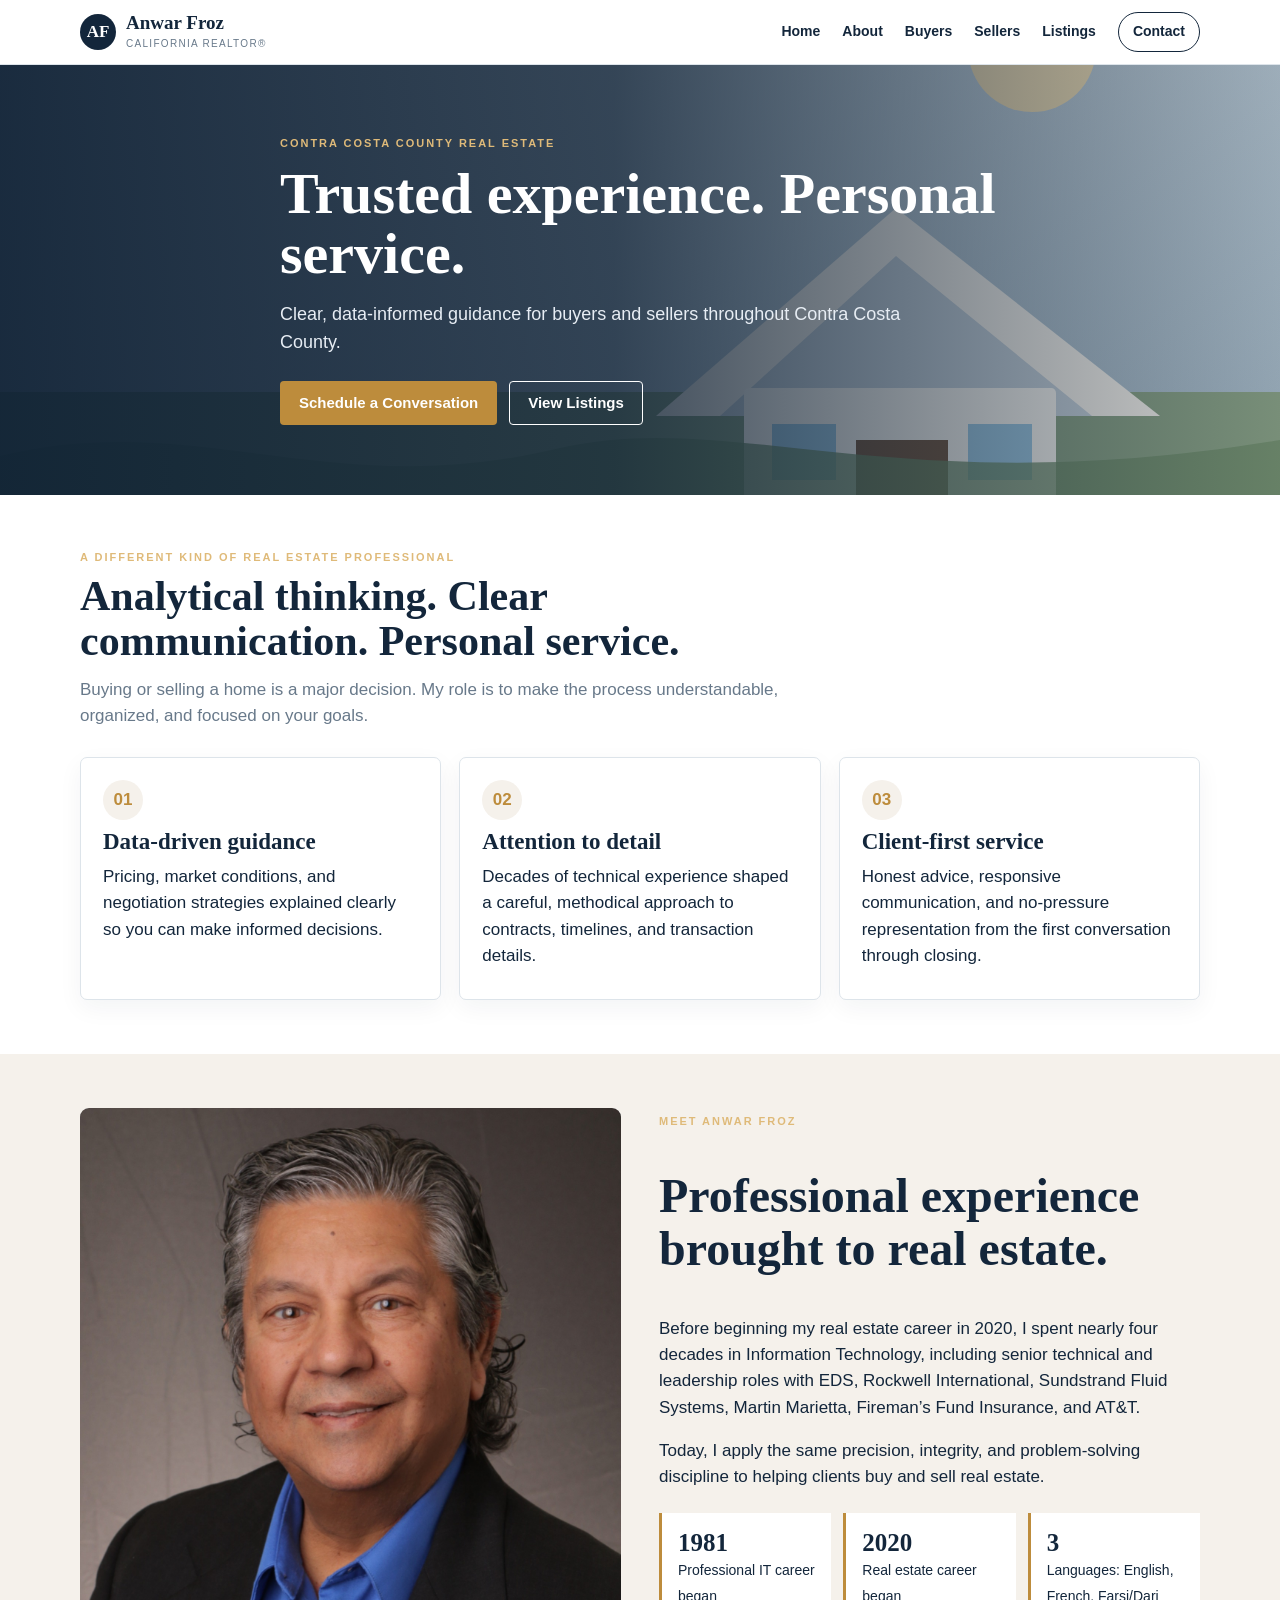
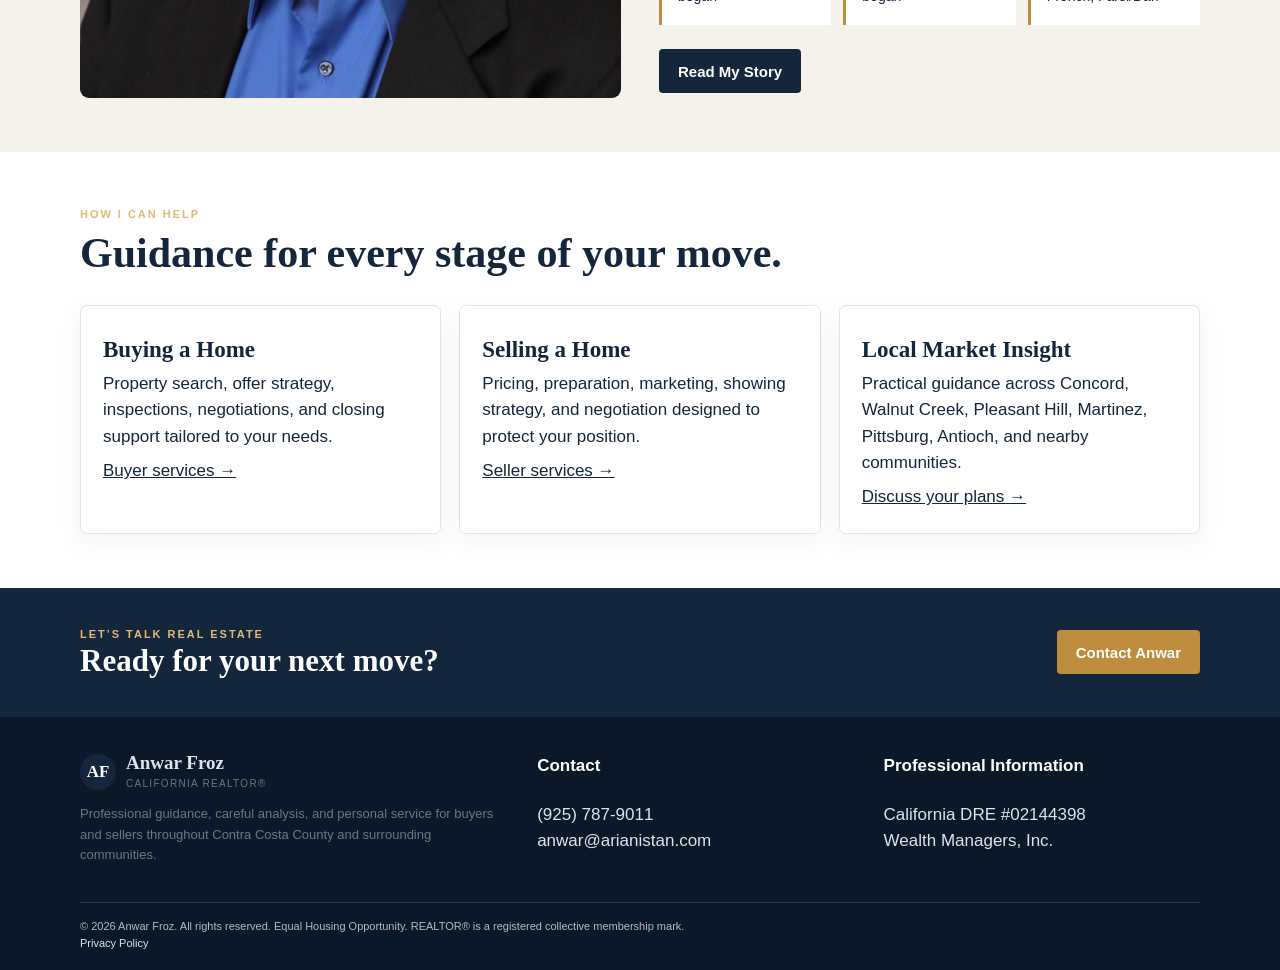
==== index.html @ 611e310d "Initial website upload" ====
<!doctype html>
<html lang="en">
<head>
<meta charset="utf-8">
<meta name="viewport" content="width=device-width,initial-scale=1">
<title>Anwar Froz | Contra Costa County REALTOR®</title>
<meta name="description" content="Professional real estate guidance for buyers and sellers in Contra Costa County.">
<link rel="icon" href="assets/favicon.svg" type="image/svg+xml">
<meta property="og:type" content="website">
<meta property="og:site_name" content="Anwar Froz Real Estate">
<meta property="og:title" content="Anwar Froz | California REALTOR®">
<meta property="og:description" content="Clear, professional real estate guidance for buyers and sellers throughout Contra Costa County.">
<link rel="stylesheet" href="styles.css">
</head>
<body>

<header class="site-header">
  <div class="container nav">
    <a class="brand" href="index.html">
      <span class="brand-mark">AF</span>
      <span><strong>Anwar Froz</strong><small>California REALTOR®</small></span>
    </a>
    <button class="menu-button" aria-label="Open menu">☰</button>
    <nav class="nav-links">
      <a href="index.html">Home</a>
      <a href="about.html">About</a>
      <a href="buyers.html">Buyers</a>
      <a href="sellers.html">Sellers</a>
      <a href="listings.html">Listings</a>
      <a class="nav-cta" href="contact.html">Contact</a>
    </nav>
  </div>
</header>


<main>
<section class="hero">
  <div class="container hero-inner reveal">
    <div class="eyebrow">Contra Costa County Real Estate</div>
    <h1>Trusted experience. Personal service.</h1>
    <p>Clear, data-informed guidance for buyers and sellers throughout Contra Costa County.</p>
    <div class="actions">
      <a class="btn btn-primary" href="contact.html">Schedule a Conversation</a>
      <a class="btn btn-outline" href="listings.html">View Listings</a>
    </div>
  </div>
</section>

<section class="section">
  <div class="container">
    <div class="section-title reveal">
      <div class="eyebrow">A different kind of real estate professional</div>
      <h2>Analytical thinking. Clear communication. Personal service.</h2>
      <p>Buying or selling a home is a major decision. My role is to make the process understandable, organized, and focused on your goals.</p>
    </div>
    <div class="grid-3">
      <article class="card reveal"><div class="icon">01</div><h3>Data-driven guidance</h3><p>Pricing, market conditions, and negotiation strategies explained clearly so you can make informed decisions.</p></article>
      <article class="card reveal"><div class="icon">02</div><h3>Attention to detail</h3><p>Decades of technical experience shaped a careful, methodical approach to contracts, timelines, and transaction details.</p></article>
      <article class="card reveal"><div class="icon">03</div><h3>Client-first service</h3><p>Honest advice, responsive communication, and no-pressure representation from the first conversation through closing.</p></article>
    </div>
  </div>
</section>

<section class="section section-alt">
  <div class="container split">
    <div class="profile-image reveal"><img src="assets/anwar-headshot.jpg" alt="Professional headshot of Anwar Froz"></div>
    <div class="reveal">
      <div class="eyebrow">Meet Anwar Froz</div>
      <h2 style="font-family:Georgia,serif;font-size:48px;line-height:1.1">Professional experience brought to real estate.</h2>
      <p>Before beginning my real estate career in 2020, I spent nearly four decades in Information Technology, including senior technical and leadership roles with EDS, Rockwell International, Sundstrand Fluid Systems, Martin Marietta, Fireman’s Fund Insurance, and AT&amp;T.</p>
      <p>Today, I apply the same precision, integrity, and problem-solving discipline to helping clients buy and sell real estate.</p>
      <div class="stat-row">
        <div class="stat"><strong>1981</strong><span>Professional IT career began</span></div>
        <div class="stat"><strong>2020</strong><span>Real estate career began</span></div>
        <div class="stat"><strong>3</strong><span>Languages: English, French, Farsi/Dari</span></div>
      </div>
      <div class="actions"><a class="btn btn-dark" href="about.html">Read My Story</a></div>
    </div>
  </div>
</section>


<section class="section">
  <div class="container">
    <div class="section-title reveal"><div class="eyebrow">How I can help</div><h2>Guidance for every stage of your move.</h2></div>
    <div class="grid-3">
      <article class="card reveal"><h3>Buying a Home</h3><p>Property search, offer strategy, inspections, negotiations, and closing support tailored to your needs.</p><a href="buyers.html">Buyer services →</a></article>
      <article class="card reveal"><h3>Selling a Home</h3><p>Pricing, preparation, marketing, showing strategy, and negotiation designed to protect your position.</p><a href="sellers.html">Seller services →</a></article>
      <article class="card reveal"><h3>Local Market Insight</h3><p>Practical guidance across Concord, Walnut Creek, Pleasant Hill, Martinez, Pittsburg, Antioch, and nearby communities.</p><a href="contact.html">Discuss your plans →</a></article>
    </div>
  </div>
</section>
</main>


<section class="cta-band">
  <div class="container inner">
    <div><div class="eyebrow">Let’s talk real estate</div><h2>Ready for your next move?</h2></div>
    <a class="btn btn-primary" href="contact.html">Contact Anwar</a>
  </div>
</section>
<footer class="site-footer">
  <div class="container">
    <div class="footer-grid">
      <div>
        <a class="brand" href="index.html"><span class="brand-mark">AF</span><span><strong>Anwar Froz</strong><small>California REALTOR®</small></span></a>
        <p class="small">Professional guidance, careful analysis, and personal service for buyers and sellers throughout Contra Costa County and surrounding communities.</p>
      </div>
      <div><h4>Contact</h4><p><a href="tel:+19257879011">(925) 787-9011</a><br><a href="mailto:anwar@arianistan.com">anwar@arianistan.com</a></p></div>
      <div><h4>Professional Information</h4><p>California DRE #02144398<br>Wealth Managers, Inc.</p></div>
    </div>
    <div class="footer-bottom">
      © 2026 Anwar Froz. All rights reserved. Equal Housing Opportunity. REALTOR® is a registered collective membership mark.
      <br><a href="privacy.html">Privacy Policy</a>
    </div>
  </div>
</footer>
<script src="script.js"></script>

</body>
</html>
---- styles.css ----
:root{
  --ink:#13263b;
  --ink2:#29435d;
  --gold:#bd8c3c;
  --paper:#fff;
  --sand:#f5f1eb;
  --line:#dde4ea;
  --muted:#68798a;
  --max:1120px;
}
*{box-sizing:border-box}
html{scroll-behavior:smooth}
body{margin:0;font-family:Inter,Segoe UI,Arial,sans-serif;color:var(--ink);background:var(--paper);line-height:1.55;font-size:17px}
a{color:inherit}
img{display:block;max-width:100%}
.container{width:min(var(--max),calc(100% - 34px));margin:auto}

.site-header{position:sticky;top:0;z-index:20;background:rgba(255,255,255,.97);border-bottom:1px solid var(--line);backdrop-filter:blur(8px)}
.nav{min-height:64px;display:flex;align-items:center;justify-content:space-between;gap:22px}
.brand{display:flex;align-items:center;gap:10px;text-decoration:none}
.brand-mark{width:36px;height:36px;border-radius:50%;display:grid;place-items:center;background:var(--ink);color:white;font-family:Georgia,serif;font-weight:700}
.brand strong{display:block;font:700 19px/1 Georgia,serif}
.brand small{display:block;margin-top:4px;color:var(--muted);font-size:10px;letter-spacing:.13em;text-transform:uppercase}
.nav-links{display:flex;align-items:center;gap:22px}
.nav-links a{text-decoration:none;font-size:14px;font-weight:650}
.nav-links a:hover{color:var(--gold)}
.nav-cta{padding:8px 14px;border:1px solid var(--ink);border-radius:999px}
.menu-button{display:none;border:0;background:none;font-size:25px}

.hero{min-height:430px;display:flex;align-items:center;color:white;background:
linear-gradient(90deg,rgba(12,30,50,.93) 0%,rgba(12,30,50,.78) 48%,rgba(12,30,50,.14) 100%),
url('assets/hero-home.svg') center/cover no-repeat}
.hero-inner{max-width:720px;padding:54px 0}
.eyebrow{text-transform:uppercase;letter-spacing:.18em;font-size:11px;font-weight:800;color:#dfba79}
.hero h1,.page-hero h1{font-family:Georgia,serif;font-size:clamp(38px,5vw,58px);line-height:1.03;margin:12px 0 17px}
.hero p{font-size:18px;line-height:1.55;color:#e7edf4;max-width:650px;margin:0}
.actions{display:flex;gap:12px;flex-wrap:wrap;margin-top:24px}
.btn{display:inline-flex;align-items:center;justify-content:center;min-height:44px;padding:0 18px;border-radius:4px;text-decoration:none;font-weight:750;border:1px solid transparent;font-size:15px}
.btn-primary{background:var(--gold);color:#fff}
.btn-outline{border-color:#fff;color:#fff}
.btn-dark{background:var(--ink);color:#fff}
.btn-light{background:white;color:var(--ink)}

.section{padding:54px 0}
.section-alt{background:var(--sand)}
.section-title{max-width:740px;margin-bottom:28px}
.section-title h2{font-family:Georgia,serif;font-size:clamp(30px,4vw,42px);line-height:1.08;margin:8px 0 12px}
.section-title p{font-size:17px;color:var(--muted);margin:0}

.grid-3{display:grid;grid-template-columns:repeat(3,1fr);gap:18px}
.card{background:#fff;border:1px solid var(--line);padding:22px;border-radius:7px;box-shadow:0 8px 24px rgba(20,39,59,.05)}
.card h3{font:700 23px/1.15 Georgia,serif;margin:9px 0 8px}
.card p{margin:0 0 8px}
.icon{width:40px;height:40px;border-radius:50%;background:var(--sand);display:grid;place-items:center;color:var(--gold);font-weight:800}

.split{display:grid;grid-template-columns:1fr 1fr;gap:38px;align-items:center}
.profile-image{border-radius:9px;overflow:hidden;background:#e8edf1}
.stat-row{display:grid;grid-template-columns:repeat(3,1fr);gap:12px;margin-top:22px}
.stat{padding:16px;border-left:3px solid var(--gold);background:#fff}
.stat strong{display:block;font:700 25px Georgia,serif}
.stat span{font-size:14px}

.page-hero{background:linear-gradient(120deg,var(--ink),#2c4b69);color:white;padding:58px 0 42px}
.page-hero h1{font-size:clamp(34px,4.5vw,50px);margin:10px 0 12px}
.page-hero p{max-width:760px;font-size:17px;color:#dfe8f1;margin:0}

.timeline{border-left:2px solid var(--line);margin-left:8px;padding-left:25px}
.timeline-item{position:relative;margin-bottom:20px}
.timeline-item:before{content:"";position:absolute;left:-33px;top:7px;width:12px;height:12px;border-radius:50%;background:var(--gold);border:3px solid white;box-shadow:0 0 0 1px var(--gold)}
.timeline-item h3{margin:0 0 3px;font:700 21px Georgia,serif}
.timeline-item p{margin:0;color:var(--muted)}

.list-clean{list-style:none;padding:0;margin:0}
.list-clean li{padding:9px 0;border-bottom:1px solid var(--line)}
.list-clean li:before{content:"✓";color:var(--gold);font-weight:800;margin-right:9px}

.property{overflow:hidden;padding:0}
.property .photo{aspect-ratio:16/9;background:#e8edf1}
.property .content{padding:18px}
.badge{display:inline-block;padding:4px 8px;border-radius:999px;background:#eaf5ee;color:#24613a;font-size:11px;font-weight:800}

.contact-grid{display:grid;grid-template-columns:.85fr 1.15fr;gap:34px}
form{display:grid;gap:13px}
label{font-size:13px;font-weight:800}
input,textarea,select{width:100%;padding:12px;border:1px solid #cbd5df;border-radius:5px;font:inherit;background:#fff}
textarea{min-height:130px;resize:vertical}
.notice,.small{font-size:13px;color:var(--muted)}

.cta-band{background:var(--ink);color:white;padding:38px 0}
.cta-band .inner{display:flex;justify-content:space-between;align-items:center;gap:24px}
.cta-band h2{font:700 31px Georgia,serif;margin:0}

.site-footer{background:#0b1827;color:#dbe4ed;padding:36px 0 18px}
.footer-grid{display:grid;grid-template-columns:1.35fr 1fr 1fr;gap:30px}
.site-footer h4{color:white;margin-top:0}
.site-footer a{text-decoration:none;color:#dbe4ed}
.footer-bottom{border-top:1px solid rgba(255,255,255,.14);margin-top:24px;padding-top:15px;font-size:11px;color:#aebdcb}

.reveal{opacity:0;transform:translateY(12px);transition:.5s ease}
.reveal.visible{opacity:1;transform:none}

@media(max-width:860px){
  body{font-size:16px}
  .menu-button{display:block}
  .nav-links{display:none;position:absolute;left:0;right:0;top:64px;background:white;border-bottom:1px solid var(--line);padding:16px;flex-direction:column;align-items:flex-start}
  .nav-links.open{display:flex}
  .grid-3,.split,.contact-grid,.footer-grid{grid-template-columns:1fr}
  .hero{min-height:390px;background-position:62% center}
  .hero-inner{padding:44px 0}
  .hero h1{font-size:42px}
  .stat-row{grid-template-columns:1fr}
  .cta-band .inner{align-items:flex-start;flex-direction:column}
}

.profile-image img{
  width:100%;
  height:100%;
  max-height:590px;
  object-fit:cover;
  object-position:center top;
}
.listing-hero{
  display:grid;
  grid-template-columns:1.35fr .65fr;
  gap:20px;
  align-items:stretch;
}
.listing-main-photo{
  min-height:410px;
  overflow:hidden;
  border-radius:8px;
  background:#e8edf1;
}
.listing-main-photo img{
  width:100%;
  height:100%;
  object-fit:cover;
}
.listing-summary{
  background:var(--ink);
  color:white;
  padding:27px;
  border-radius:8px;
  display:flex;
  flex-direction:column;
  justify-content:center;
}
.listing-summary h2{
  font:700 34px/1.08 Georgia,serif;
  margin:8px 0 12px;
}
.listing-price{
  font:700 30px Georgia,serif;
  color:#dfba79;
}
.listing-facts{
  display:grid;
  grid-template-columns:repeat(3,1fr);
  gap:10px;
  margin:18px 0;
}
.listing-fact{
  border-top:1px solid rgba(255,255,255,.25);
  padding-top:10px;
}
.listing-fact strong{display:block;font-size:20px}
.gallery{
  display:grid;
  grid-template-columns:repeat(4,1fr);
  gap:12px;
}
.gallery figure{
  margin:0;
  overflow:hidden;
  border-radius:6px;
  background:#e8edf1;
  aspect-ratio:4/3;
}
.gallery img{
  width:100%;
  height:100%;
  object-fit:cover;
}
@media(max-width:860px){
  .listing-hero{grid-template-columns:1fr}
  .listing-main-photo{min-height:280px}
  .gallery{grid-template-columns:repeat(2,1fr)}
}

.brand-logo-section{padding-top:28px;padding-bottom:28px}
.brand-logo-card{
  display:flex;justify-content:center;align-items:center;
  background:#fff;border:1px solid var(--line);border-radius:8px;padding:20px
}
.brand-logo-card img{width:min(100%,360px);height:auto}
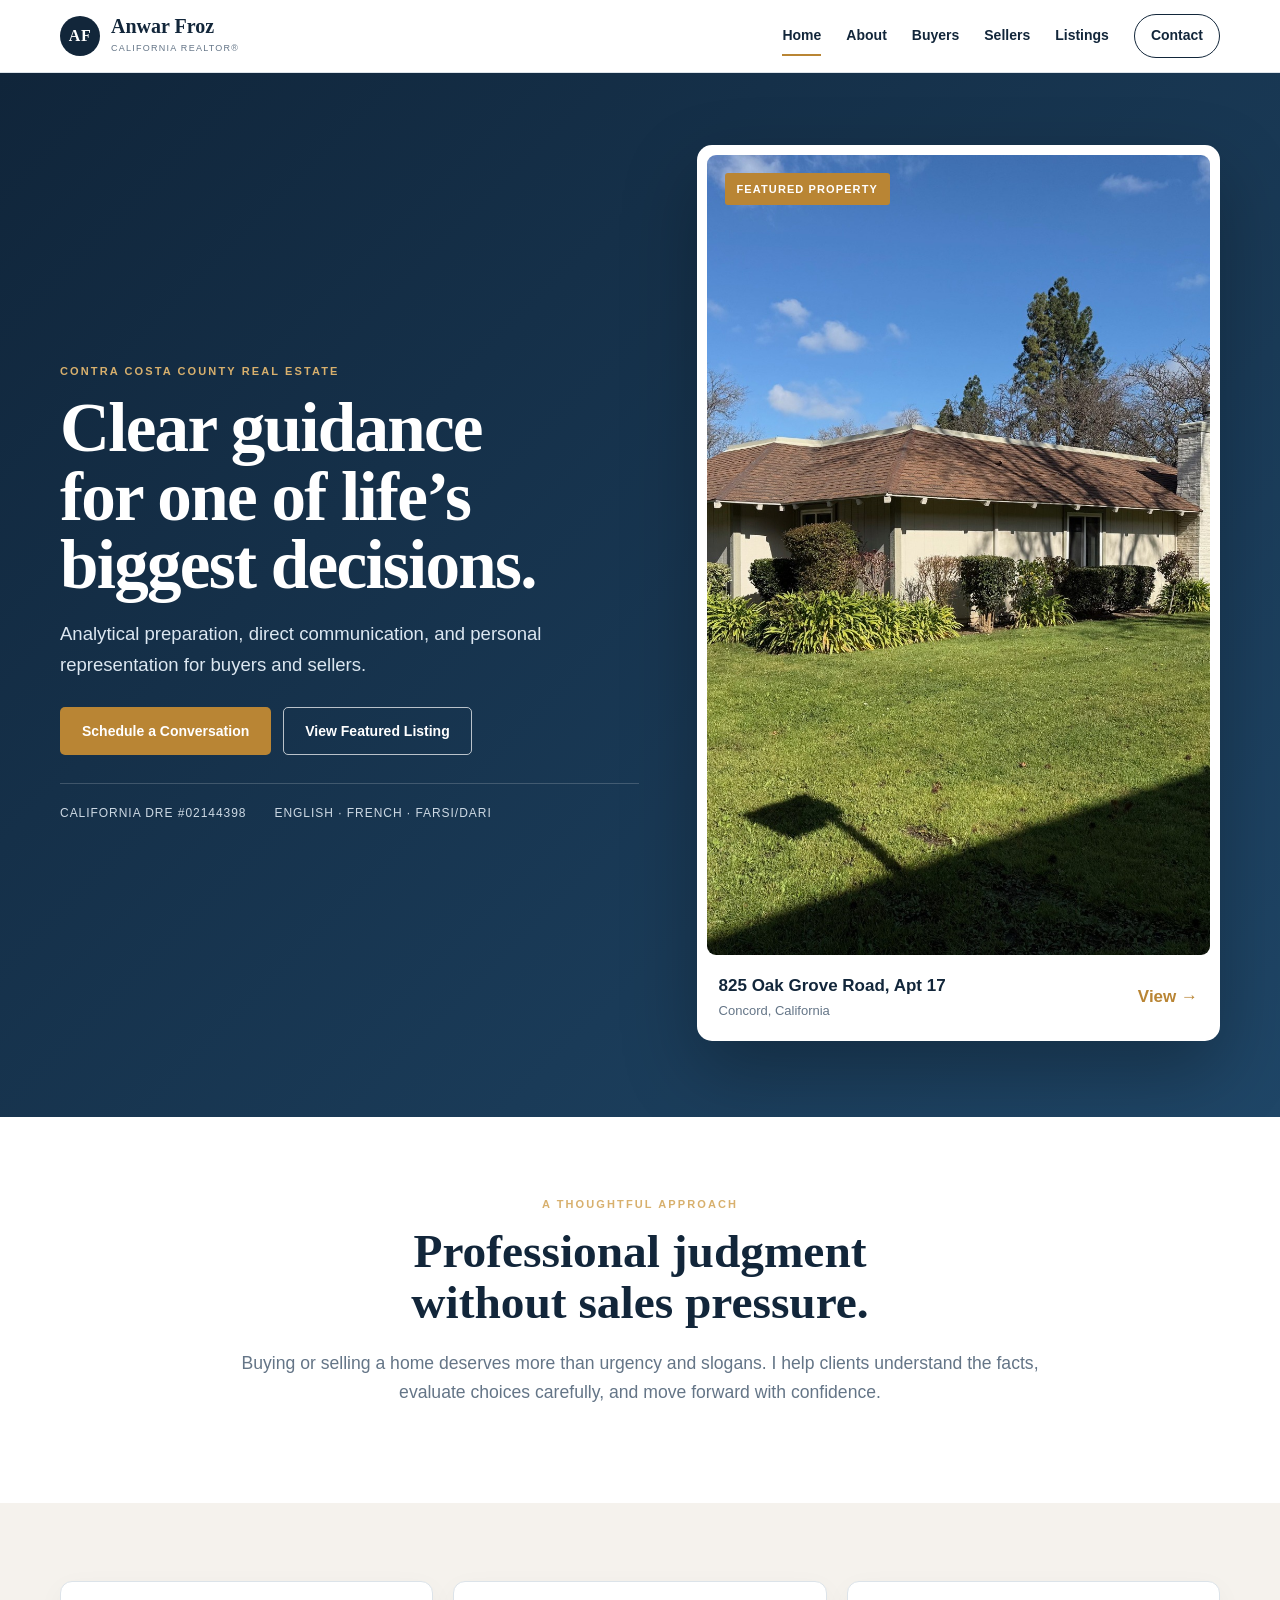
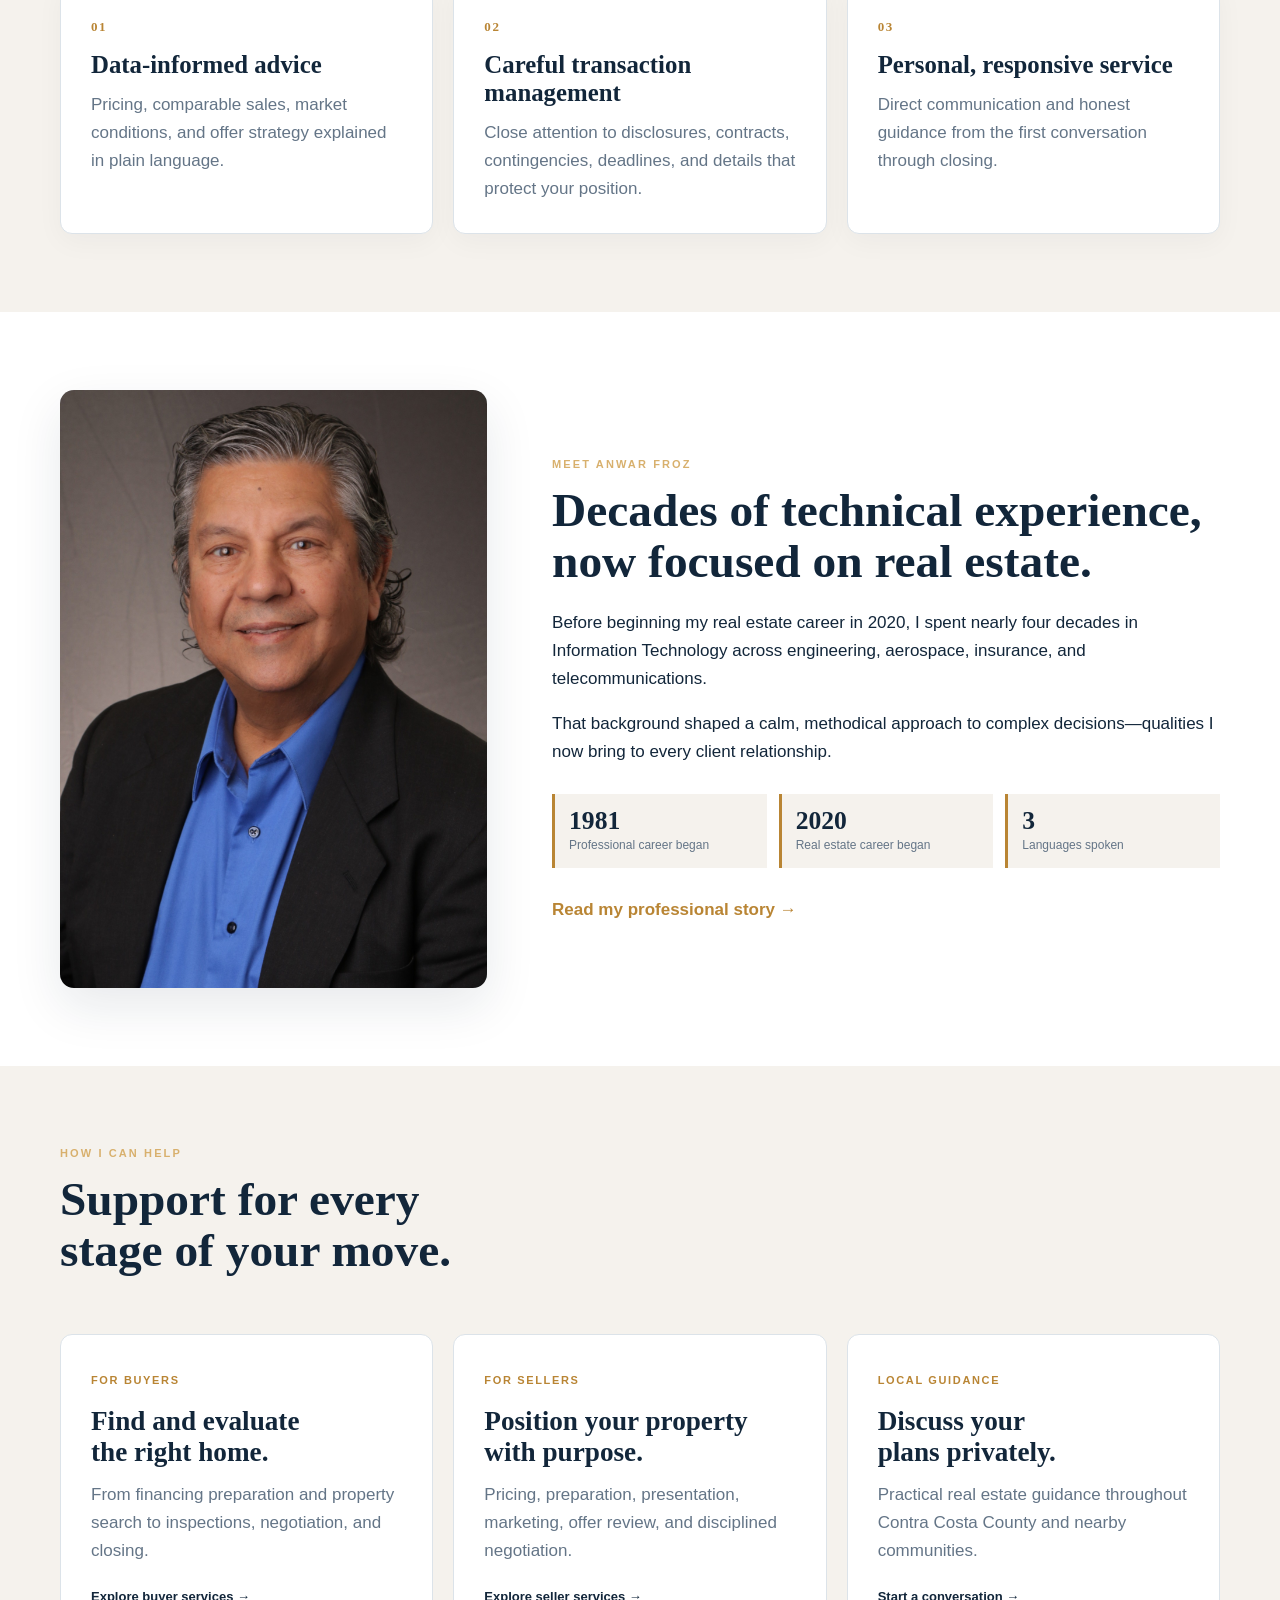
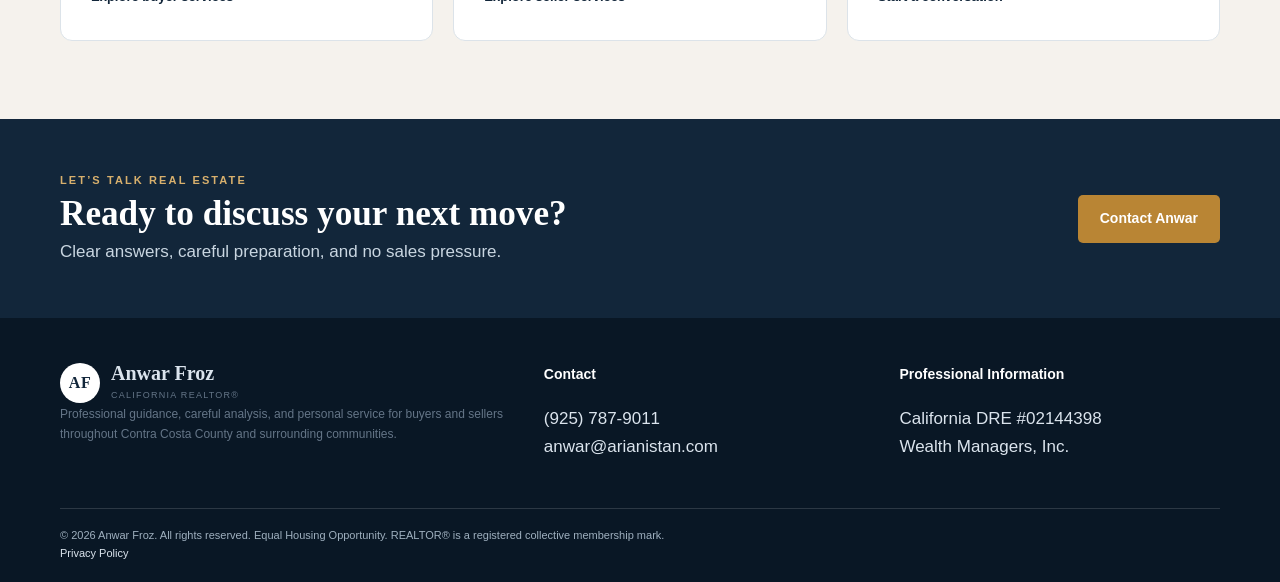
==== commit ee71ed53: "Arianistan website Version 3 redesign" ====
--- a/index.html
+++ b/index.html
@@ -1,101 +1,71 @@
-<!doctype html>
-<html lang="en">
-<head>
-<meta charset="utf-8">
+<!doctype html><html lang="en"><head><meta charset="utf-8">
 <meta name="viewport" content="width=device-width,initial-scale=1">
 <title>Anwar Froz | Contra Costa County REALTOR®</title>
-<meta name="description" content="Professional real estate guidance for buyers and sellers in Contra Costa County.">
+<meta name="description" content="Clear, data-informed real estate guidance for buyers and sellers throughout Contra Costa County.">
+<link rel="canonical" href="https://arianistan.com/">
 <link rel="icon" href="assets/favicon.svg" type="image/svg+xml">
+<meta name="theme-color" content="#13263b">
 <meta property="og:type" content="website">
 <meta property="og:site_name" content="Anwar Froz Real Estate">
-<meta property="og:title" content="Anwar Froz | California REALTOR®">
-<meta property="og:description" content="Clear, professional real estate guidance for buyers and sellers throughout Contra Costa County.">
+<meta property="og:title" content="Anwar Froz | Contra Costa County REALTOR®">
+<meta property="og:description" content="Clear, data-informed real estate guidance for buyers and sellers throughout Contra Costa County.">
+<meta property="og:url" content="https://arianistan.com/">
+<meta property="og:image" content="https://arianistan.com/assets/825-oak-grove-exterior.jpg">
+<meta name="twitter:card" content="summary_large_image">
+<link rel="preload" href="styles.css" as="style">
 <link rel="stylesheet" href="styles.css">
-</head>
-<body>
-
-<header class="site-header">
+<script type="application/ld+json">{"@context": "https://schema.org", "@type": "RealEstateAgent", "name": "Anwar Froz", "url": "https://arianistan.com/", "telephone": "+1-925-787-9011", "email": "anwar@arianistan.com", "image": "https://arianistan.com/assets/anwar-headshot.jpg", "areaServed": "Contra Costa County, California", "identifier": "California DRE #02144398", "memberOf": "Wealth Managers, Inc."}</script></head><body><header class="site-header">
   <div class="container nav">
-    <a class="brand" href="index.html">
-      <span class="brand-mark">AF</span>
+    <a class="brand" href="index.html" aria-label="Anwar Froz Real Estate home">
+      <span class="brand-mark" aria-hidden="true">AF</span>
       <span><strong>Anwar Froz</strong><small>California REALTOR®</small></span>
     </a>
-    <button class="menu-button" aria-label="Open menu">☰</button>
-    <nav class="nav-links">
-      <a href="index.html">Home</a>
-      <a href="about.html">About</a>
-      <a href="buyers.html">Buyers</a>
-      <a href="sellers.html">Sellers</a>
-      <a href="listings.html">Listings</a>
+    <button class="menu-button" aria-label="Open navigation" aria-expanded="false" aria-controls="primary-navigation"><span></span><span></span><span></span></button>
+    <nav class="nav-links" id="primary-navigation" aria-label="Primary navigation">
+      <a href="index.html" aria-current="page">Home</a>
+<a href="about.html">About</a>
+<a href="buyers.html">Buyers</a>
+<a href="sellers.html">Sellers</a>
+<a href="listings.html">Listings</a>
       <a class="nav-cta" href="contact.html">Contact</a>
     </nav>
   </div>
 </header>
-
-
 <main>
-<section class="hero">
-  <div class="container hero-inner reveal">
-    <div class="eyebrow">Contra Costa County Real Estate</div>
-    <h1>Trusted experience. Personal service.</h1>
-    <p>Clear, data-informed guidance for buyers and sellers throughout Contra Costa County.</p>
-    <div class="actions">
-      <a class="btn btn-primary" href="contact.html">Schedule a Conversation</a>
-      <a class="btn btn-outline" href="listings.html">View Listings</a>
+<section class="hero home-hero">
+  <div class="container hero-grid">
+    <div class="hero-copy reveal">
+      <div class="eyebrow">Contra Costa County Real Estate</div>
+      <h1>Clear guidance for one of life’s biggest decisions.</h1>
+      <p class="hero-lead">Analytical preparation, direct communication, and personal representation for buyers and sellers.</p>
+      <div class="actions"><a class="btn btn-primary" href="contact.html">Schedule a Conversation</a><a class="btn btn-ghost" href="listings.html">View Featured Listing</a></div>
+      <div class="trust-line"><span>California DRE #02144398</span><span>English · French · Farsi/Dari</span></div>
+    </div>
+    <div class="hero-card reveal">
+      <div class="hero-card-label">Featured property</div>
+      <img src="assets/825-oak-grove-exterior.jpg" alt="Exterior of 825 Oak Grove Road, Apt 17 in Concord" width="1200" height="800" fetchpriority="high">
+      <div class="hero-card-body"><div><strong>825 Oak Grove Road, Apt 17</strong><span>Concord, California</span></div><a href="listings.html" aria-label="View 825 Oak Grove Road listing">View →</a></div>
     </div>
   </div>
 </section>
-
-<section class="section">
-  <div class="container">
-    <div class="section-title reveal">
-      <div class="eyebrow">A different kind of real estate professional</div>
-      <h2>Analytical thinking. Clear communication. Personal service.</h2>
-      <p>Buying or selling a home is a major decision. My role is to make the process understandable, organized, and focused on your goals.</p>
-    </div>
-    <div class="grid-3">
-      <article class="card reveal"><div class="icon">01</div><h3>Data-driven guidance</h3><p>Pricing, market conditions, and negotiation strategies explained clearly so you can make informed decisions.</p></article>
-      <article class="card reveal"><div class="icon">02</div><h3>Attention to detail</h3><p>Decades of technical experience shaped a careful, methodical approach to contracts, timelines, and transaction details.</p></article>
-      <article class="card reveal"><div class="icon">03</div><h3>Client-first service</h3><p>Honest advice, responsive communication, and no-pressure representation from the first conversation through closing.</p></article>
-    </div>
-  </div>
-</section>
-
-<section class="section section-alt">
-  <div class="container split">
-    <div class="profile-image reveal"><img src="assets/anwar-headshot.jpg" alt="Professional headshot of Anwar Froz"></div>
-    <div class="reveal">
-      <div class="eyebrow">Meet Anwar Froz</div>
-      <h2 style="font-family:Georgia,serif;font-size:48px;line-height:1.1">Professional experience brought to real estate.</h2>
-      <p>Before beginning my real estate career in 2020, I spent nearly four decades in Information Technology, including senior technical and leadership roles with EDS, Rockwell International, Sundstrand Fluid Systems, Martin Marietta, Fireman’s Fund Insurance, and AT&amp;T.</p>
-      <p>Today, I apply the same precision, integrity, and problem-solving discipline to helping clients buy and sell real estate.</p>
-      <div class="stat-row">
-        <div class="stat"><strong>1981</strong><span>Professional IT career began</span></div>
-        <div class="stat"><strong>2020</strong><span>Real estate career began</span></div>
-        <div class="stat"><strong>3</strong><span>Languages: English, French, Farsi/Dari</span></div>
-      </div>
-      <div class="actions"><a class="btn btn-dark" href="about.html">Read My Story</a></div>
-    </div>
-  </div>
-</section>
-
-
-<section class="section">
-  <div class="container">
-    <div class="section-title reveal"><div class="eyebrow">How I can help</div><h2>Guidance for every stage of your move.</h2></div>
-    <div class="grid-3">
-      <article class="card reveal"><h3>Buying a Home</h3><p>Property search, offer strategy, inspections, negotiations, and closing support tailored to your needs.</p><a href="buyers.html">Buyer services →</a></article>
-      <article class="card reveal"><h3>Selling a Home</h3><p>Pricing, preparation, marketing, showing strategy, and negotiation designed to protect your position.</p><a href="sellers.html">Seller services →</a></article>
-      <article class="card reveal"><h3>Local Market Insight</h3><p>Practical guidance across Concord, Walnut Creek, Pleasant Hill, Martinez, Pittsburg, Antioch, and nearby communities.</p><a href="contact.html">Discuss your plans →</a></article>
-    </div>
-  </div>
-</section>
-</main>
-
-
-<section class="cta-band">
-  <div class="container inner">
-    <div><div class="eyebrow">Let’s talk real estate</div><h2>Ready for your next move?</h2></div>
+<section class="section intro-section"><div class="container narrow-center reveal"><div class="eyebrow">A thoughtful approach</div><h2>Professional judgment without sales pressure.</h2><p>Buying or selling a home deserves more than urgency and slogans. I help clients understand the facts, evaluate choices carefully, and move forward with confidence.</p></div></section>
+<section class="section section-alt"><div class="container"><div class="grid-3 feature-grid">
+<article class="feature-card reveal"><span class="feature-number">01</span><h3>Data-informed advice</h3><p>Pricing, comparable sales, market conditions, and offer strategy explained in plain language.</p></article>
+<article class="feature-card reveal"><span class="feature-number">02</span><h3>Careful transaction management</h3><p>Close attention to disclosures, contracts, contingencies, deadlines, and details that protect your position.</p></article>
+<article class="feature-card reveal"><span class="feature-number">03</span><h3>Personal, responsive service</h3><p>Direct communication and honest guidance from the first conversation through closing.</p></article>
+</div></div></section>
+<section class="section"><div class="container executive-split">
+<div class="portrait-frame reveal"><img src="assets/anwar-headshot.jpg" alt="Anwar Froz, California REALTOR" width="900" height="1200" loading="lazy"></div>
+<div class="reveal"><div class="eyebrow">Meet Anwar Froz</div><h2>Decades of technical experience, now focused on real estate.</h2><p>Before beginning my real estate career in 2020, I spent nearly four decades in Information Technology across engineering, aerospace, insurance, and telecommunications.</p><p>That background shaped a calm, methodical approach to complex decisions—qualities I now bring to every client relationship.</p><div class="metric-row"><div><strong>1981</strong><span>Professional career began</span></div><div><strong>2020</strong><span>Real estate career began</span></div><div><strong>3</strong><span>Languages spoken</span></div></div><a class="text-link" href="about.html">Read my professional story →</a></div>
+</div></section>
+<section class="section section-alt"><div class="container"><div class="section-heading reveal"><div><div class="eyebrow">How I can help</div><h2>Support for every stage of your move.</h2></div></div><div class="service-grid">
+<a class="service-card reveal" href="buyers.html"><span>For Buyers</span><h3>Find and evaluate the right home.</h3><p>From financing preparation and property search to inspections, negotiation, and closing.</p><strong>Explore buyer services →</strong></a>
+<a class="service-card reveal" href="sellers.html"><span>For Sellers</span><h3>Position your property with purpose.</h3><p>Pricing, preparation, presentation, marketing, offer review, and disciplined negotiation.</p><strong>Explore seller services →</strong></a>
+<a class="service-card reveal" href="contact.html"><span>Local Guidance</span><h3>Discuss your plans privately.</h3><p>Practical real estate guidance throughout Contra Costa County and nearby communities.</p><strong>Start a conversation →</strong></a>
+</div></div></section>
+</main><section class="cta-band">
+  <div class="container cta-inner">
+    <div><div class="eyebrow">Let’s talk real estate</div><h2>Ready to discuss your next move?</h2><p>Clear answers, careful preparation, and no sales pressure.</p></div>
     <a class="btn btn-primary" href="contact.html">Contact Anwar</a>
   </div>
 </section>
@@ -103,19 +73,13 @@
   <div class="container">
     <div class="footer-grid">
       <div>
-        <a class="brand" href="index.html"><span class="brand-mark">AF</span><span><strong>Anwar Froz</strong><small>California REALTOR®</small></span></a>
+        <a class="brand footer-brand" href="index.html"><span class="brand-mark">AF</span><span><strong>Anwar Froz</strong><small>California REALTOR®</small></span></a>
         <p class="small">Professional guidance, careful analysis, and personal service for buyers and sellers throughout Contra Costa County and surrounding communities.</p>
       </div>
       <div><h4>Contact</h4><p><a href="tel:+19257879011">(925) 787-9011</a><br><a href="mailto:anwar@arianistan.com">anwar@arianistan.com</a></p></div>
       <div><h4>Professional Information</h4><p>California DRE #02144398<br>Wealth Managers, Inc.</p></div>
     </div>
-    <div class="footer-bottom">
-      © 2026 Anwar Froz. All rights reserved. Equal Housing Opportunity. REALTOR® is a registered collective membership mark.
-      <br><a href="privacy.html">Privacy Policy</a>
-    </div>
+    <div class="footer-bottom">© 2026 Anwar Froz. All rights reserved. Equal Housing Opportunity. REALTOR® is a registered collective membership mark.<br><a href="privacy.html">Privacy Policy</a></div>
   </div>
 </footer>
-<script src="script.js"></script>
-
-</body>
-</html>+<script src="script.js" defer></script></body></html>
--- a/styles.css
+++ b/styles.css
@@ -1,196 +1,14 @@
-
-:root{
-  --ink:#13263b;
-  --ink2:#29435d;
-  --gold:#bd8c3c;
-  --paper:#fff;
-  --sand:#f5f1eb;
-  --line:#dde4ea;
-  --muted:#68798a;
-  --max:1120px;
-}
-*{box-sizing:border-box}
-html{scroll-behavior:smooth}
-body{margin:0;font-family:Inter,Segoe UI,Arial,sans-serif;color:var(--ink);background:var(--paper);line-height:1.55;font-size:17px}
-a{color:inherit}
-img{display:block;max-width:100%}
-.container{width:min(var(--max),calc(100% - 34px));margin:auto}
-
-.site-header{position:sticky;top:0;z-index:20;background:rgba(255,255,255,.97);border-bottom:1px solid var(--line);backdrop-filter:blur(8px)}
-.nav{min-height:64px;display:flex;align-items:center;justify-content:space-between;gap:22px}
-.brand{display:flex;align-items:center;gap:10px;text-decoration:none}
-.brand-mark{width:36px;height:36px;border-radius:50%;display:grid;place-items:center;background:var(--ink);color:white;font-family:Georgia,serif;font-weight:700}
-.brand strong{display:block;font:700 19px/1 Georgia,serif}
-.brand small{display:block;margin-top:4px;color:var(--muted);font-size:10px;letter-spacing:.13em;text-transform:uppercase}
-.nav-links{display:flex;align-items:center;gap:22px}
-.nav-links a{text-decoration:none;font-size:14px;font-weight:650}
-.nav-links a:hover{color:var(--gold)}
-.nav-cta{padding:8px 14px;border:1px solid var(--ink);border-radius:999px}
-.menu-button{display:none;border:0;background:none;font-size:25px}
-
-.hero{min-height:430px;display:flex;align-items:center;color:white;background:
-linear-gradient(90deg,rgba(12,30,50,.93) 0%,rgba(12,30,50,.78) 48%,rgba(12,30,50,.14) 100%),
-url('assets/hero-home.svg') center/cover no-repeat}
-.hero-inner{max-width:720px;padding:54px 0}
-.eyebrow{text-transform:uppercase;letter-spacing:.18em;font-size:11px;font-weight:800;color:#dfba79}
-.hero h1,.page-hero h1{font-family:Georgia,serif;font-size:clamp(38px,5vw,58px);line-height:1.03;margin:12px 0 17px}
-.hero p{font-size:18px;line-height:1.55;color:#e7edf4;max-width:650px;margin:0}
-.actions{display:flex;gap:12px;flex-wrap:wrap;margin-top:24px}
-.btn{display:inline-flex;align-items:center;justify-content:center;min-height:44px;padding:0 18px;border-radius:4px;text-decoration:none;font-weight:750;border:1px solid transparent;font-size:15px}
-.btn-primary{background:var(--gold);color:#fff}
-.btn-outline{border-color:#fff;color:#fff}
-.btn-dark{background:var(--ink);color:#fff}
-.btn-light{background:white;color:var(--ink)}
-
-.section{padding:54px 0}
-.section-alt{background:var(--sand)}
-.section-title{max-width:740px;margin-bottom:28px}
-.section-title h2{font-family:Georgia,serif;font-size:clamp(30px,4vw,42px);line-height:1.08;margin:8px 0 12px}
-.section-title p{font-size:17px;color:var(--muted);margin:0}
-
-.grid-3{display:grid;grid-template-columns:repeat(3,1fr);gap:18px}
-.card{background:#fff;border:1px solid var(--line);padding:22px;border-radius:7px;box-shadow:0 8px 24px rgba(20,39,59,.05)}
-.card h3{font:700 23px/1.15 Georgia,serif;margin:9px 0 8px}
-.card p{margin:0 0 8px}
-.icon{width:40px;height:40px;border-radius:50%;background:var(--sand);display:grid;place-items:center;color:var(--gold);font-weight:800}
-
-.split{display:grid;grid-template-columns:1fr 1fr;gap:38px;align-items:center}
-.profile-image{border-radius:9px;overflow:hidden;background:#e8edf1}
-.stat-row{display:grid;grid-template-columns:repeat(3,1fr);gap:12px;margin-top:22px}
-.stat{padding:16px;border-left:3px solid var(--gold);background:#fff}
-.stat strong{display:block;font:700 25px Georgia,serif}
-.stat span{font-size:14px}
-
-.page-hero{background:linear-gradient(120deg,var(--ink),#2c4b69);color:white;padding:58px 0 42px}
-.page-hero h1{font-size:clamp(34px,4.5vw,50px);margin:10px 0 12px}
-.page-hero p{max-width:760px;font-size:17px;color:#dfe8f1;margin:0}
-
-.timeline{border-left:2px solid var(--line);margin-left:8px;padding-left:25px}
-.timeline-item{position:relative;margin-bottom:20px}
-.timeline-item:before{content:"";position:absolute;left:-33px;top:7px;width:12px;height:12px;border-radius:50%;background:var(--gold);border:3px solid white;box-shadow:0 0 0 1px var(--gold)}
-.timeline-item h3{margin:0 0 3px;font:700 21px Georgia,serif}
-.timeline-item p{margin:0;color:var(--muted)}
-
-.list-clean{list-style:none;padding:0;margin:0}
-.list-clean li{padding:9px 0;border-bottom:1px solid var(--line)}
-.list-clean li:before{content:"✓";color:var(--gold);font-weight:800;margin-right:9px}
-
-.property{overflow:hidden;padding:0}
-.property .photo{aspect-ratio:16/9;background:#e8edf1}
-.property .content{padding:18px}
-.badge{display:inline-block;padding:4px 8px;border-radius:999px;background:#eaf5ee;color:#24613a;font-size:11px;font-weight:800}
-
-.contact-grid{display:grid;grid-template-columns:.85fr 1.15fr;gap:34px}
-form{display:grid;gap:13px}
-label{font-size:13px;font-weight:800}
-input,textarea,select{width:100%;padding:12px;border:1px solid #cbd5df;border-radius:5px;font:inherit;background:#fff}
-textarea{min-height:130px;resize:vertical}
-.notice,.small{font-size:13px;color:var(--muted)}
-
-.cta-band{background:var(--ink);color:white;padding:38px 0}
-.cta-band .inner{display:flex;justify-content:space-between;align-items:center;gap:24px}
-.cta-band h2{font:700 31px Georgia,serif;margin:0}
-
-.site-footer{background:#0b1827;color:#dbe4ed;padding:36px 0 18px}
-.footer-grid{display:grid;grid-template-columns:1.35fr 1fr 1fr;gap:30px}
-.site-footer h4{color:white;margin-top:0}
-.site-footer a{text-decoration:none;color:#dbe4ed}
-.footer-bottom{border-top:1px solid rgba(255,255,255,.14);margin-top:24px;padding-top:15px;font-size:11px;color:#aebdcb}
-
-.reveal{opacity:0;transform:translateY(12px);transition:.5s ease}
-.reveal.visible{opacity:1;transform:none}
-
-@media(max-width:860px){
-  body{font-size:16px}
-  .menu-button{display:block}
-  .nav-links{display:none;position:absolute;left:0;right:0;top:64px;background:white;border-bottom:1px solid var(--line);padding:16px;flex-direction:column;align-items:flex-start}
-  .nav-links.open{display:flex}
-  .grid-3,.split,.contact-grid,.footer-grid{grid-template-columns:1fr}
-  .hero{min-height:390px;background-position:62% center}
-  .hero-inner{padding:44px 0}
-  .hero h1{font-size:42px}
-  .stat-row{grid-template-columns:1fr}
-  .cta-band .inner{align-items:flex-start;flex-direction:column}
-}
-
-.profile-image img{
-  width:100%;
-  height:100%;
-  max-height:590px;
-  object-fit:cover;
-  object-position:center top;
-}
-.listing-hero{
-  display:grid;
-  grid-template-columns:1.35fr .65fr;
-  gap:20px;
-  align-items:stretch;
-}
-.listing-main-photo{
-  min-height:410px;
-  overflow:hidden;
-  border-radius:8px;
-  background:#e8edf1;
-}
-.listing-main-photo img{
-  width:100%;
-  height:100%;
-  object-fit:cover;
-}
-.listing-summary{
-  background:var(--ink);
-  color:white;
-  padding:27px;
-  border-radius:8px;
-  display:flex;
-  flex-direction:column;
-  justify-content:center;
-}
-.listing-summary h2{
-  font:700 34px/1.08 Georgia,serif;
-  margin:8px 0 12px;
-}
-.listing-price{
-  font:700 30px Georgia,serif;
-  color:#dfba79;
-}
-.listing-facts{
-  display:grid;
-  grid-template-columns:repeat(3,1fr);
-  gap:10px;
-  margin:18px 0;
-}
-.listing-fact{
-  border-top:1px solid rgba(255,255,255,.25);
-  padding-top:10px;
-}
-.listing-fact strong{display:block;font-size:20px}
-.gallery{
-  display:grid;
-  grid-template-columns:repeat(4,1fr);
-  gap:12px;
-}
-.gallery figure{
-  margin:0;
-  overflow:hidden;
-  border-radius:6px;
-  background:#e8edf1;
-  aspect-ratio:4/3;
-}
-.gallery img{
-  width:100%;
-  height:100%;
-  object-fit:cover;
-}
-@media(max-width:860px){
-  .listing-hero{grid-template-columns:1fr}
-  .listing-main-photo{min-height:280px}
-  .gallery{grid-template-columns:repeat(2,1fr)}
-}
-
-.brand-logo-section{padding-top:28px;padding-bottom:28px}
-.brand-logo-card{
-  display:flex;justify-content:center;align-items:center;
-  background:#fff;border:1px solid var(--line);border-radius:8px;padding:20px
-}
-.brand-logo-card img{width:min(100%,360px);height:auto}
+:root{--ink:#12263a;--ink-soft:#29445f;--gold:#b98534;--gold-light:#d8b06d;--paper:#fff;--sand:#f5f2ed;--line:#dce3e9;--muted:#647587;--shadow:0 18px 50px rgba(18,38,58,.10);--radius:12px;--max:1160px}
+*{box-sizing:border-box}html{scroll-behavior:smooth}body{margin:0;font-family:Inter,"Segoe UI",Arial,sans-serif;color:var(--ink);background:var(--paper);font-size:17px;line-height:1.65;-webkit-font-smoothing:antialiased}a{color:inherit}img{display:block;max-width:100%}.container{width:min(var(--max),calc(100% - 40px));margin:auto}h1,h2,h3{font-family:Georgia,"Times New Roman",serif;text-wrap:balance}h2{font-size:clamp(2rem,3.7vw,3.15rem);line-height:1.08;margin:.25em 0 .45em}p{margin:.2em 0 1em}.eyebrow{text-transform:uppercase;letter-spacing:.19em;font-size:.69rem;font-weight:800;color:var(--gold-light)}.dark-eyebrow{color:var(--gold)}
+.site-header{position:sticky;top:0;z-index:50;background:rgba(255,255,255,.96);border-bottom:1px solid var(--line);backdrop-filter:blur(12px)}.nav{min-height:72px;display:flex;align-items:center;justify-content:space-between;gap:24px}.brand{display:flex;align-items:center;gap:11px;text-decoration:none}.brand-mark{width:40px;height:40px;border-radius:50%;display:grid;place-items:center;background:var(--ink);color:#fff;font:700 16px Georgia,serif;letter-spacing:.03em}.brand strong{display:block;font:700 20px/1 Georgia,serif}.brand small{display:block;margin-top:5px;color:var(--muted);font-size:9px;letter-spacing:.14em;text-transform:uppercase}.nav-links{display:flex;align-items:center;gap:25px}.nav-links a{text-decoration:none;font-size:14px;font-weight:700;position:relative}.nav-links a:not(.nav-cta):after{content:"";position:absolute;left:0;right:100%;bottom:-8px;height:2px;background:var(--gold);transition:right .25s ease}.nav-links a:hover:after,.nav-links a[aria-current="page"]:after{right:0}.nav-cta{padding:9px 16px;border:1px solid var(--ink);border-radius:999px}.nav-cta:hover{background:var(--ink);color:#fff}.menu-button{display:none;width:42px;height:42px;border:0;background:none;padding:8px}.menu-button span{display:block;height:2px;background:var(--ink);margin:6px 0;transition:.25s}
+.hero{background:linear-gradient(135deg,#10253a,#1f4667);color:#fff}.home-hero{padding:72px 0 76px;overflow:hidden}.hero-grid{display:grid;grid-template-columns:1.05fr .95fr;gap:58px;align-items:center}.hero-copy{max-width:650px}.hero h1,.page-hero h1,.listing-banner h1{font-size:clamp(2.7rem,5.4vw,5rem);line-height:.99;margin:.2em 0 .28em;letter-spacing:-.025em}.hero-lead{font-size:1.16rem;color:#dce7f1;max-width:600px}.actions{display:flex;gap:12px;flex-wrap:wrap;margin-top:27px}.btn{display:inline-flex;align-items:center;justify-content:center;min-height:48px;padding:0 21px;border-radius:5px;text-decoration:none;font-weight:800;border:1px solid transparent;font-size:14px;transition:transform .2s,box-shadow .2s,background .2s}.btn:hover{transform:translateY(-2px);box-shadow:0 10px 22px rgba(0,0,0,.12)}.btn-primary{background:var(--gold);color:#fff}.btn-primary:hover{background:#a9772d}.btn-ghost{border-color:rgba(255,255,255,.7);color:#fff}.btn-dark{background:var(--ink);color:#fff}.trust-line{display:flex;gap:28px;flex-wrap:wrap;margin-top:28px;padding-top:20px;border-top:1px solid rgba(255,255,255,.18);font-size:12px;color:#cdd9e4;text-transform:uppercase;letter-spacing:.08em}.hero-card{background:#fff;color:var(--ink);padding:10px;border-radius:15px;box-shadow:0 30px 75px rgba(0,0,0,.28);transform:rotate(1deg)}.hero-card-label{position:absolute;background:var(--gold);color:#fff;padding:7px 12px;font-size:11px;font-weight:800;letter-spacing:.1em;text-transform:uppercase;margin:18px;z-index:2;border-radius:3px}.hero-card img{width:100%;aspect-ratio:4/3;object-fit:cover;border-radius:9px}.hero-card-body{display:flex;justify-content:space-between;align-items:center;padding:17px 12px 10px;gap:16px}.hero-card-body strong,.hero-card-body span{display:block}.hero-card-body span{font-size:13px;color:var(--muted)}.hero-card-body a{text-decoration:none;font-weight:800;color:var(--gold)}
+.section{padding:78px 0}.section-alt{background:var(--sand)}.narrow-center{max-width:820px;text-align:center}.narrow-center p{font-size:1.1rem;color:var(--muted)}.section-heading{display:flex;justify-content:space-between;gap:30px;margin-bottom:36px}.section-heading>div{max-width:760px}.section-heading p{color:var(--muted);font-size:1.02rem}.grid-3{display:grid;grid-template-columns:repeat(3,1fr);gap:20px}.feature-card{background:#fff;border:1px solid var(--line);border-radius:var(--radius);padding:30px;box-shadow:0 8px 28px rgba(18,38,58,.04)}.feature-card h3{font-size:1.55rem;line-height:1.15;margin:.45em 0}.feature-card p{color:var(--muted);margin-bottom:0}.feature-number{font:700 13px/1 Georgia,serif;color:var(--gold);letter-spacing:.12em}.executive-split{display:grid;grid-template-columns:.78fr 1.22fr;gap:65px;align-items:center}.portrait-frame,.executive-portrait{background:#e9eef2;border-radius:14px;overflow:hidden;box-shadow:var(--shadow)}.portrait-frame img,.executive-portrait img{width:100%;height:auto;object-fit:contain}.metric-row{display:grid;grid-template-columns:repeat(3,1fr);gap:12px;margin:28px 0}.metric-row>div{border-left:3px solid var(--gold);padding:12px 14px;background:var(--sand)}.metric-row strong{display:block;font:700 1.6rem Georgia,serif}.metric-row span{display:block;font-size:12px;color:var(--muted)}.text-link{font-weight:800;color:var(--gold);text-decoration:none}.service-grid{display:grid;grid-template-columns:repeat(3,1fr);gap:20px}.service-card{display:block;text-decoration:none;background:#fff;border:1px solid var(--line);border-radius:var(--radius);padding:30px;transition:.25s}.service-card:hover{transform:translateY(-5px);box-shadow:var(--shadow);border-color:#c7d1da}.service-card>span{font-size:11px;text-transform:uppercase;letter-spacing:.15em;color:var(--gold);font-weight:800}.service-card h3{font-size:1.7rem;line-height:1.12;margin:.5em 0}.service-card p{color:var(--muted)}.service-card strong{font-size:13px}
+.page-hero,.listing-banner{background:linear-gradient(125deg,var(--ink),#315473);color:#fff;padding:72px 0 58px}.compact-hero{padding:63px 0 50px}.page-hero h1,.listing-banner h1{font-size:clamp(2.5rem,4.8vw,4.25rem);max-width:920px}.page-hero p,.listing-banner p{max-width:780px;font-size:1.05rem;color:#dce6ef}.error-page{min-height:55vh;display:flex;align-items:center}
+.about-lead{display:grid;grid-template-columns:1.1fr .7fr;gap:72px;align-items:center}.about-copy .lead-paragraph{font-size:1.1rem}.signature-block{border-top:1px solid var(--line);padding-top:22px;margin-top:28px}.signature-block span{display:block;font:italic 1.65rem Georgia,serif}.signature-block small{color:var(--muted)}.journey-layout{display:grid;grid-template-columns:.72fr 1.28fr;gap:70px;align-items:start}.journey-intro{position:sticky;top:110px}.about-logo{max-width:240px;margin-top:28px}.timeline{position:relative}.timeline:before{content:"";position:absolute;left:31px;top:15px;bottom:15px;width:1px;background:#cfd8df}.timeline-item{display:grid;grid-template-columns:64px 1fr;gap:22px;position:relative;padding-bottom:28px}.timeline-item>span{width:64px;height:64px;border-radius:50%;display:grid;place-items:center;background:#fff;border:1px solid var(--line);font-size:11px;font-weight:900;color:var(--gold);z-index:1}.timeline-item h3{font-size:1.35rem;margin:.2em 0}.timeline-item p{color:var(--muted);margin:0}.promise-grid{display:grid;grid-template-columns:.85fr 1.15fr;gap:70px;align-items:start}.expect-list{list-style:none;padding:0;margin:0}.expect-list li{display:grid;grid-template-columns:.55fr 1fr;gap:20px;padding:18px 0;border-bottom:1px solid var(--line)}.expect-list span{color:var(--muted)}
+.process-grid{display:grid;grid-template-columns:repeat(3,1fr);gap:20px}.process-card{padding:27px;background:#fff;border:1px solid var(--line);border-radius:var(--radius)}.process-card>span{display:inline-grid;place-items:center;width:38px;height:38px;border-radius:50%;background:var(--sand);color:var(--gold);font-weight:900;font-size:12px}.process-card h3{font-size:1.5rem;margin:.6em 0 .25em}.process-card p{color:var(--muted);margin:0}.editorial-split{display:grid;grid-template-columns:1fr 1fr;gap:70px;align-items:center}.check-list{list-style:none;padding:0;margin:0}.check-list li{padding:13px 0 13px 29px;border-bottom:1px solid #d8d3cb;position:relative}.check-list li:before{content:"✓";position:absolute;left:0;color:var(--gold);font-weight:900}.consult-card{background:#fff;padding:32px;border-radius:var(--radius);box-shadow:var(--shadow)}
+.listing-banner{padding-bottom:115px}.listing-top{padding-top:0;margin-top:-70px}.listing-layout{display:grid;grid-template-columns:1.35fr .65fr;gap:22px;align-items:stretch}.listing-photo{border-radius:14px;overflow:hidden;background:#e8edf1;box-shadow:var(--shadow)}.listing-photo img{width:100%;height:100%;min-height:510px;object-fit:cover}.listing-panel{background:var(--ink);color:#fff;border-radius:14px;padding:38px;display:flex;flex-direction:column;justify-content:center;box-shadow:var(--shadow)}.listing-price{font:700 clamp(2.2rem,4vw,3.4rem) Georgia,serif;color:var(--gold-light);line-height:1}.listing-panel h2{font-size:2rem}.listing-facts{display:grid;grid-template-columns:repeat(3,1fr);gap:10px;margin:22px 0}.listing-facts div{border-top:1px solid rgba(255,255,255,.24);padding-top:12px}.listing-facts strong,.listing-facts span{display:block}.listing-facts strong{font-size:1.45rem}.listing-facts span{font-size:11px;text-transform:uppercase;letter-spacing:.08em;color:#cdd8e2}.mls-id{font-size:12px;color:#b8c6d2}.full-btn{width:100%}.phone-link{text-align:center;margin-top:14px;font-size:13px;color:#dce6ef}.listing-overview{display:grid;grid-template-columns:.8fr 1.2fr;gap:70px}.gallery{display:grid;grid-template-columns:repeat(4,1fr);gap:12px}.gallery-item{border:0;padding:0;background:#e8edf1;border-radius:8px;overflow:hidden;aspect-ratio:4/3;cursor:zoom-in}.gallery-item img{width:100%;height:100%;object-fit:cover;transition:transform .35s}.gallery-item:hover img{transform:scale(1.045)}.lightbox{border:0;padding:0;background:transparent;max-width:min(92vw,1200px)}.lightbox::backdrop{background:rgba(4,12,20,.9)}.lightbox img{max-height:88vh;border-radius:8px}.lightbox-close{position:fixed;top:18px;right:24px;background:none;border:0;color:#fff;font-size:42px;cursor:pointer}
+.contact-layout{display:grid;grid-template-columns:.75fr 1.25fr;gap:65px;align-items:start}.contact-details{padding-top:20px}.contact-intro{color:var(--muted)}.contact-details dl{margin-top:30px}.contact-details dl>div{padding:16px 0;border-bottom:1px solid var(--line)}.contact-details dt{font-size:11px;text-transform:uppercase;letter-spacing:.12em;color:var(--muted);font-weight:800}.contact-details dd{margin:3px 0 0;font-weight:700}.form-card{border:1px solid var(--line);border-radius:14px;padding:36px;box-shadow:var(--shadow)}form{display:grid;gap:16px}.form-row{display:grid;grid-template-columns:1fr 1fr;gap:15px}label{display:block;font-size:12px;font-weight:800;margin-bottom:6px}input,textarea,select{width:100%;padding:13px 14px;border:1px solid #cbd5df;border-radius:6px;font:inherit;background:#fff;color:var(--ink)}input:focus,textarea:focus,select:focus{outline:2px solid rgba(185,133,52,.25);border-color:var(--gold)}textarea{min-height:145px;resize:vertical}.honeypot{display:none}.notice,.small{font-size:12px;color:var(--muted)}.policy-content{max-width:850px}.policy-content h2{font-size:1.75rem;margin-top:1.6em}
+.cta-band{background:var(--ink);color:#fff;padding:52px 0}.cta-inner{display:flex;justify-content:space-between;align-items:center;gap:36px}.cta-band h2{font-size:2.2rem;margin:.15em 0}.cta-band p{color:#c9d6e1;margin:0}.site-footer{background:#091725;color:#dbe4ed;padding:45px 0 20px}.footer-grid{display:grid;grid-template-columns:1.4fr 1fr 1fr;gap:35px}.footer-brand .brand-mark{background:#fff;color:var(--ink)}.site-footer h4{color:#fff;margin-top:0;font-size:14px}.site-footer a{text-decoration:none;color:#dbe4ed}.footer-bottom{border-top:1px solid rgba(255,255,255,.14);margin-top:30px;padding-top:17px;font-size:11px;color:#9fb0bf}
+.reveal{opacity:0;transform:translateY(18px);transition:opacity .65s ease,transform .65s ease}.reveal.visible{opacity:1;transform:none}@media(prefers-reduced-motion:reduce){*{scroll-behavior:auto}.reveal{opacity:1;transform:none;transition:none}}
+@media(max-width:900px){body{font-size:16px}.container{width:min(var(--max),calc(100% - 30px))}.menu-button{display:block}.nav-links{display:none;position:absolute;left:0;right:0;top:72px;background:#fff;border-bottom:1px solid var(--line);padding:18px 20px 22px;flex-direction:column;align-items:flex-start;gap:18px;box-shadow:0 15px 30px rgba(18,38,58,.08)}.nav-links.open{display:flex}.hero-grid,.executive-split,.about-lead,.journey-layout,.promise-grid,.editorial-split,.listing-layout,.listing-overview,.contact-layout{grid-template-columns:1fr}.journey-intro{position:static}.hero-card{transform:none}.home-hero{padding:55px 0}.section{padding:60px 0}.grid-3,.service-grid,.process-grid{grid-template-columns:1fr 1fr}.listing-photo img{min-height:360px}.listing-banner{padding-bottom:100px}.gallery{grid-template-columns:repeat(2,1fr)}.footer-grid{grid-template-columns:1fr 1fr}.footer-grid>div:first-child{grid-column:1/-1}.cta-inner{align-items:flex-start;flex-direction:column}.expect-list li{grid-template-columns:1fr;gap:3px}}
+@media(max-width:580px){.hero h1,.page-hero h1,.listing-banner h1{font-size:2.45rem}.hero-grid{gap:36px}.grid-3,.service-grid,.process-grid,.form-row,.footer-grid{grid-template-columns:1fr}.footer-grid>div:first-child{grid-column:auto}.metric-row{grid-template-columns:1fr}.listing-panel{padding:28px}.listing-facts{gap:7px}.listing-facts strong{font-size:1.2rem}.gallery{gap:8px}.about-logo{max-width:190px}.section-heading{margin-bottom:26px}}
--- a/styles.css
+++ b/styles.css
@@ -1,196 +1,14 @@
-
-:root{
-  --ink:#13263b;
-  --ink2:#29435d;
-  --gold:#bd8c3c;
-  --paper:#fff;
-  --sand:#f5f1eb;
-  --line:#dde4ea;
-  --muted:#68798a;
-  --max:1120px;
-}
-*{box-sizing:border-box}
-html{scroll-behavior:smooth}
-body{margin:0;font-family:Inter,Segoe UI,Arial,sans-serif;color:var(--ink);background:var(--paper);line-height:1.55;font-size:17px}
-a{color:inherit}
-img{display:block;max-width:100%}
-.container{width:min(var(--max),calc(100% - 34px));margin:auto}
-
-.site-header{position:sticky;top:0;z-index:20;background:rgba(255,255,255,.97);border-bottom:1px solid var(--line);backdrop-filter:blur(8px)}
-.nav{min-height:64px;display:flex;align-items:center;justify-content:space-between;gap:22px}
-.brand{display:flex;align-items:center;gap:10px;text-decoration:none}
-.brand-mark{width:36px;height:36px;border-radius:50%;display:grid;place-items:center;background:var(--ink);color:white;font-family:Georgia,serif;font-weight:700}
-.brand strong{display:block;font:700 19px/1 Georgia,serif}
-.brand small{display:block;margin-top:4px;color:var(--muted);font-size:10px;letter-spacing:.13em;text-transform:uppercase}
-.nav-links{display:flex;align-items:center;gap:22px}
-.nav-links a{text-decoration:none;font-size:14px;font-weight:650}
-.nav-links a:hover{color:var(--gold)}
-.nav-cta{padding:8px 14px;border:1px solid var(--ink);border-radius:999px}
-.menu-button{display:none;border:0;background:none;font-size:25px}
-
-.hero{min-height:430px;display:flex;align-items:center;color:white;background:
-linear-gradient(90deg,rgba(12,30,50,.93) 0%,rgba(12,30,50,.78) 48%,rgba(12,30,50,.14) 100%),
-url('assets/hero-home.svg') center/cover no-repeat}
-.hero-inner{max-width:720px;padding:54px 0}
-.eyebrow{text-transform:uppercase;letter-spacing:.18em;font-size:11px;font-weight:800;color:#dfba79}
-.hero h1,.page-hero h1{font-family:Georgia,serif;font-size:clamp(38px,5vw,58px);line-height:1.03;margin:12px 0 17px}
-.hero p{font-size:18px;line-height:1.55;color:#e7edf4;max-width:650px;margin:0}
-.actions{display:flex;gap:12px;flex-wrap:wrap;margin-top:24px}
-.btn{display:inline-flex;align-items:center;justify-content:center;min-height:44px;padding:0 18px;border-radius:4px;text-decoration:none;font-weight:750;border:1px solid transparent;font-size:15px}
-.btn-primary{background:var(--gold);color:#fff}
-.btn-outline{border-color:#fff;color:#fff}
-.btn-dark{background:var(--ink);color:#fff}
-.btn-light{background:white;color:var(--ink)}
-
-.section{padding:54px 0}
-.section-alt{background:var(--sand)}
-.section-title{max-width:740px;margin-bottom:28px}
-.section-title h2{font-family:Georgia,serif;font-size:clamp(30px,4vw,42px);line-height:1.08;margin:8px 0 12px}
-.section-title p{font-size:17px;color:var(--muted);margin:0}
-
-.grid-3{display:grid;grid-template-columns:repeat(3,1fr);gap:18px}
-.card{background:#fff;border:1px solid var(--line);padding:22px;border-radius:7px;box-shadow:0 8px 24px rgba(20,39,59,.05)}
-.card h3{font:700 23px/1.15 Georgia,serif;margin:9px 0 8px}
-.card p{margin:0 0 8px}
-.icon{width:40px;height:40px;border-radius:50%;background:var(--sand);display:grid;place-items:center;color:var(--gold);font-weight:800}
-
-.split{display:grid;grid-template-columns:1fr 1fr;gap:38px;align-items:center}
-.profile-image{border-radius:9px;overflow:hidden;background:#e8edf1}
-.stat-row{display:grid;grid-template-columns:repeat(3,1fr);gap:12px;margin-top:22px}
-.stat{padding:16px;border-left:3px solid var(--gold);background:#fff}
-.stat strong{display:block;font:700 25px Georgia,serif}
-.stat span{font-size:14px}
-
-.page-hero{background:linear-gradient(120deg,var(--ink),#2c4b69);color:white;padding:58px 0 42px}
-.page-hero h1{font-size:clamp(34px,4.5vw,50px);margin:10px 0 12px}
-.page-hero p{max-width:760px;font-size:17px;color:#dfe8f1;margin:0}
-
-.timeline{border-left:2px solid var(--line);margin-left:8px;padding-left:25px}
-.timeline-item{position:relative;margin-bottom:20px}
-.timeline-item:before{content:"";position:absolute;left:-33px;top:7px;width:12px;height:12px;border-radius:50%;background:var(--gold);border:3px solid white;box-shadow:0 0 0 1px var(--gold)}
-.timeline-item h3{margin:0 0 3px;font:700 21px Georgia,serif}
-.timeline-item p{margin:0;color:var(--muted)}
-
-.list-clean{list-style:none;padding:0;margin:0}
-.list-clean li{padding:9px 0;border-bottom:1px solid var(--line)}
-.list-clean li:before{content:"✓";color:var(--gold);font-weight:800;margin-right:9px}
-
-.property{overflow:hidden;padding:0}
-.property .photo{aspect-ratio:16/9;background:#e8edf1}
-.property .content{padding:18px}
-.badge{display:inline-block;padding:4px 8px;border-radius:999px;background:#eaf5ee;color:#24613a;font-size:11px;font-weight:800}
-
-.contact-grid{display:grid;grid-template-columns:.85fr 1.15fr;gap:34px}
-form{display:grid;gap:13px}
-label{font-size:13px;font-weight:800}
-input,textarea,select{width:100%;padding:12px;border:1px solid #cbd5df;border-radius:5px;font:inherit;background:#fff}
-textarea{min-height:130px;resize:vertical}
-.notice,.small{font-size:13px;color:var(--muted)}
-
-.cta-band{background:var(--ink);color:white;padding:38px 0}
-.cta-band .inner{display:flex;justify-content:space-between;align-items:center;gap:24px}
-.cta-band h2{font:700 31px Georgia,serif;margin:0}
-
-.site-footer{background:#0b1827;color:#dbe4ed;padding:36px 0 18px}
-.footer-grid{display:grid;grid-template-columns:1.35fr 1fr 1fr;gap:30px}
-.site-footer h4{color:white;margin-top:0}
-.site-footer a{text-decoration:none;color:#dbe4ed}
-.footer-bottom{border-top:1px solid rgba(255,255,255,.14);margin-top:24px;padding-top:15px;font-size:11px;color:#aebdcb}
-
-.reveal{opacity:0;transform:translateY(12px);transition:.5s ease}
-.reveal.visible{opacity:1;transform:none}
-
-@media(max-width:860px){
-  body{font-size:16px}
-  .menu-button{display:block}
-  .nav-links{display:none;position:absolute;left:0;right:0;top:64px;background:white;border-bottom:1px solid var(--line);padding:16px;flex-direction:column;align-items:flex-start}
-  .nav-links.open{display:flex}
-  .grid-3,.split,.contact-grid,.footer-grid{grid-template-columns:1fr}
-  .hero{min-height:390px;background-position:62% center}
-  .hero-inner{padding:44px 0}
-  .hero h1{font-size:42px}
-  .stat-row{grid-template-columns:1fr}
-  .cta-band .inner{align-items:flex-start;flex-direction:column}
-}
-
-.profile-image img{
-  width:100%;
-  height:100%;
-  max-height:590px;
-  object-fit:cover;
-  object-position:center top;
-}
-.listing-hero{
-  display:grid;
-  grid-template-columns:1.35fr .65fr;
-  gap:20px;
-  align-items:stretch;
-}
-.listing-main-photo{
-  min-height:410px;
-  overflow:hidden;
-  border-radius:8px;
-  background:#e8edf1;
-}
-.listing-main-photo img{
-  width:100%;
-  height:100%;
-  object-fit:cover;
-}
-.listing-summary{
-  background:var(--ink);
-  color:white;
-  padding:27px;
-  border-radius:8px;
-  display:flex;
-  flex-direction:column;
-  justify-content:center;
-}
-.listing-summary h2{
-  font:700 34px/1.08 Georgia,serif;
-  margin:8px 0 12px;
-}
-.listing-price{
-  font:700 30px Georgia,serif;
-  color:#dfba79;
-}
-.listing-facts{
-  display:grid;
-  grid-template-columns:repeat(3,1fr);
-  gap:10px;
-  margin:18px 0;
-}
-.listing-fact{
-  border-top:1px solid rgba(255,255,255,.25);
-  padding-top:10px;
-}
-.listing-fact strong{display:block;font-size:20px}
-.gallery{
-  display:grid;
-  grid-template-columns:repeat(4,1fr);
-  gap:12px;
-}
-.gallery figure{
-  margin:0;
-  overflow:hidden;
-  border-radius:6px;
-  background:#e8edf1;
-  aspect-ratio:4/3;
-}
-.gallery img{
-  width:100%;
-  height:100%;
-  object-fit:cover;
-}
-@media(max-width:860px){
-  .listing-hero{grid-template-columns:1fr}
-  .listing-main-photo{min-height:280px}
-  .gallery{grid-template-columns:repeat(2,1fr)}
-}
-
-.brand-logo-section{padding-top:28px;padding-bottom:28px}
-.brand-logo-card{
-  display:flex;justify-content:center;align-items:center;
-  background:#fff;border:1px solid var(--line);border-radius:8px;padding:20px
-}
-.brand-logo-card img{width:min(100%,360px);height:auto}
+:root{--ink:#12263a;--ink-soft:#29445f;--gold:#b98534;--gold-light:#d8b06d;--paper:#fff;--sand:#f5f2ed;--line:#dce3e9;--muted:#647587;--shadow:0 18px 50px rgba(18,38,58,.10);--radius:12px;--max:1160px}
+*{box-sizing:border-box}html{scroll-behavior:smooth}body{margin:0;font-family:Inter,"Segoe UI",Arial,sans-serif;color:var(--ink);background:var(--paper);font-size:17px;line-height:1.65;-webkit-font-smoothing:antialiased}a{color:inherit}img{display:block;max-width:100%}.container{width:min(var(--max),calc(100% - 40px));margin:auto}h1,h2,h3{font-family:Georgia,"Times New Roman",serif;text-wrap:balance}h2{font-size:clamp(2rem,3.7vw,3.15rem);line-height:1.08;margin:.25em 0 .45em}p{margin:.2em 0 1em}.eyebrow{text-transform:uppercase;letter-spacing:.19em;font-size:.69rem;font-weight:800;color:var(--gold-light)}.dark-eyebrow{color:var(--gold)}
+.site-header{position:sticky;top:0;z-index:50;background:rgba(255,255,255,.96);border-bottom:1px solid var(--line);backdrop-filter:blur(12px)}.nav{min-height:72px;display:flex;align-items:center;justify-content:space-between;gap:24px}.brand{display:flex;align-items:center;gap:11px;text-decoration:none}.brand-mark{width:40px;height:40px;border-radius:50%;display:grid;place-items:center;background:var(--ink);color:#fff;font:700 16px Georgia,serif;letter-spacing:.03em}.brand strong{display:block;font:700 20px/1 Georgia,serif}.brand small{display:block;margin-top:5px;color:var(--muted);font-size:9px;letter-spacing:.14em;text-transform:uppercase}.nav-links{display:flex;align-items:center;gap:25px}.nav-links a{text-decoration:none;font-size:14px;font-weight:700;position:relative}.nav-links a:not(.nav-cta):after{content:"";position:absolute;left:0;right:100%;bottom:-8px;height:2px;background:var(--gold);transition:right .25s ease}.nav-links a:hover:after,.nav-links a[aria-current="page"]:after{right:0}.nav-cta{padding:9px 16px;border:1px solid var(--ink);border-radius:999px}.nav-cta:hover{background:var(--ink);color:#fff}.menu-button{display:none;width:42px;height:42px;border:0;background:none;padding:8px}.menu-button span{display:block;height:2px;background:var(--ink);margin:6px 0;transition:.25s}
+.hero{background:linear-gradient(135deg,#10253a,#1f4667);color:#fff}.home-hero{padding:72px 0 76px;overflow:hidden}.hero-grid{display:grid;grid-template-columns:1.05fr .95fr;gap:58px;align-items:center}.hero-copy{max-width:650px}.hero h1,.page-hero h1,.listing-banner h1{font-size:clamp(2.7rem,5.4vw,5rem);line-height:.99;margin:.2em 0 .28em;letter-spacing:-.025em}.hero-lead{font-size:1.16rem;color:#dce7f1;max-width:600px}.actions{display:flex;gap:12px;flex-wrap:wrap;margin-top:27px}.btn{display:inline-flex;align-items:center;justify-content:center;min-height:48px;padding:0 21px;border-radius:5px;text-decoration:none;font-weight:800;border:1px solid transparent;font-size:14px;transition:transform .2s,box-shadow .2s,background .2s}.btn:hover{transform:translateY(-2px);box-shadow:0 10px 22px rgba(0,0,0,.12)}.btn-primary{background:var(--gold);color:#fff}.btn-primary:hover{background:#a9772d}.btn-ghost{border-color:rgba(255,255,255,.7);color:#fff}.btn-dark{background:var(--ink);color:#fff}.trust-line{display:flex;gap:28px;flex-wrap:wrap;margin-top:28px;padding-top:20px;border-top:1px solid rgba(255,255,255,.18);font-size:12px;color:#cdd9e4;text-transform:uppercase;letter-spacing:.08em}.hero-card{background:#fff;color:var(--ink);padding:10px;border-radius:15px;box-shadow:0 30px 75px rgba(0,0,0,.28);transform:rotate(1deg)}.hero-card-label{position:absolute;background:var(--gold);color:#fff;padding:7px 12px;font-size:11px;font-weight:800;letter-spacing:.1em;text-transform:uppercase;margin:18px;z-index:2;border-radius:3px}.hero-card img{width:100%;aspect-ratio:4/3;object-fit:cover;border-radius:9px}.hero-card-body{display:flex;justify-content:space-between;align-items:center;padding:17px 12px 10px;gap:16px}.hero-card-body strong,.hero-card-body span{display:block}.hero-card-body span{font-size:13px;color:var(--muted)}.hero-card-body a{text-decoration:none;font-weight:800;color:var(--gold)}
+.section{padding:78px 0}.section-alt{background:var(--sand)}.narrow-center{max-width:820px;text-align:center}.narrow-center p{font-size:1.1rem;color:var(--muted)}.section-heading{display:flex;justify-content:space-between;gap:30px;margin-bottom:36px}.section-heading>div{max-width:760px}.section-heading p{color:var(--muted);font-size:1.02rem}.grid-3{display:grid;grid-template-columns:repeat(3,1fr);gap:20px}.feature-card{background:#fff;border:1px solid var(--line);border-radius:var(--radius);padding:30px;box-shadow:0 8px 28px rgba(18,38,58,.04)}.feature-card h3{font-size:1.55rem;line-height:1.15;margin:.45em 0}.feature-card p{color:var(--muted);margin-bottom:0}.feature-number{font:700 13px/1 Georgia,serif;color:var(--gold);letter-spacing:.12em}.executive-split{display:grid;grid-template-columns:.78fr 1.22fr;gap:65px;align-items:center}.portrait-frame,.executive-portrait{background:#e9eef2;border-radius:14px;overflow:hidden;box-shadow:var(--shadow)}.portrait-frame img,.executive-portrait img{width:100%;height:auto;object-fit:contain}.metric-row{display:grid;grid-template-columns:repeat(3,1fr);gap:12px;margin:28px 0}.metric-row>div{border-left:3px solid var(--gold);padding:12px 14px;background:var(--sand)}.metric-row strong{display:block;font:700 1.6rem Georgia,serif}.metric-row span{display:block;font-size:12px;color:var(--muted)}.text-link{font-weight:800;color:var(--gold);text-decoration:none}.service-grid{display:grid;grid-template-columns:repeat(3,1fr);gap:20px}.service-card{display:block;text-decoration:none;background:#fff;border:1px solid var(--line);border-radius:var(--radius);padding:30px;transition:.25s}.service-card:hover{transform:translateY(-5px);box-shadow:var(--shadow);border-color:#c7d1da}.service-card>span{font-size:11px;text-transform:uppercase;letter-spacing:.15em;color:var(--gold);font-weight:800}.service-card h3{font-size:1.7rem;line-height:1.12;margin:.5em 0}.service-card p{color:var(--muted)}.service-card strong{font-size:13px}
+.page-hero,.listing-banner{background:linear-gradient(125deg,var(--ink),#315473);color:#fff;padding:72px 0 58px}.compact-hero{padding:63px 0 50px}.page-hero h1,.listing-banner h1{font-size:clamp(2.5rem,4.8vw,4.25rem);max-width:920px}.page-hero p,.listing-banner p{max-width:780px;font-size:1.05rem;color:#dce6ef}.error-page{min-height:55vh;display:flex;align-items:center}
+.about-lead{display:grid;grid-template-columns:1.1fr .7fr;gap:72px;align-items:center}.about-copy .lead-paragraph{font-size:1.1rem}.signature-block{border-top:1px solid var(--line);padding-top:22px;margin-top:28px}.signature-block span{display:block;font:italic 1.65rem Georgia,serif}.signature-block small{color:var(--muted)}.journey-layout{display:grid;grid-template-columns:.72fr 1.28fr;gap:70px;align-items:start}.journey-intro{position:sticky;top:110px}.about-logo{max-width:240px;margin-top:28px}.timeline{position:relative}.timeline:before{content:"";position:absolute;left:31px;top:15px;bottom:15px;width:1px;background:#cfd8df}.timeline-item{display:grid;grid-template-columns:64px 1fr;gap:22px;position:relative;padding-bottom:28px}.timeline-item>span{width:64px;height:64px;border-radius:50%;display:grid;place-items:center;background:#fff;border:1px solid var(--line);font-size:11px;font-weight:900;color:var(--gold);z-index:1}.timeline-item h3{font-size:1.35rem;margin:.2em 0}.timeline-item p{color:var(--muted);margin:0}.promise-grid{display:grid;grid-template-columns:.85fr 1.15fr;gap:70px;align-items:start}.expect-list{list-style:none;padding:0;margin:0}.expect-list li{display:grid;grid-template-columns:.55fr 1fr;gap:20px;padding:18px 0;border-bottom:1px solid var(--line)}.expect-list span{color:var(--muted)}
+.process-grid{display:grid;grid-template-columns:repeat(3,1fr);gap:20px}.process-card{padding:27px;background:#fff;border:1px solid var(--line);border-radius:var(--radius)}.process-card>span{display:inline-grid;place-items:center;width:38px;height:38px;border-radius:50%;background:var(--sand);color:var(--gold);font-weight:900;font-size:12px}.process-card h3{font-size:1.5rem;margin:.6em 0 .25em}.process-card p{color:var(--muted);margin:0}.editorial-split{display:grid;grid-template-columns:1fr 1fr;gap:70px;align-items:center}.check-list{list-style:none;padding:0;margin:0}.check-list li{padding:13px 0 13px 29px;border-bottom:1px solid #d8d3cb;position:relative}.check-list li:before{content:"✓";position:absolute;left:0;color:var(--gold);font-weight:900}.consult-card{background:#fff;padding:32px;border-radius:var(--radius);box-shadow:var(--shadow)}
+.listing-banner{padding-bottom:115px}.listing-top{padding-top:0;margin-top:-70px}.listing-layout{display:grid;grid-template-columns:1.35fr .65fr;gap:22px;align-items:stretch}.listing-photo{border-radius:14px;overflow:hidden;background:#e8edf1;box-shadow:var(--shadow)}.listing-photo img{width:100%;height:100%;min-height:510px;object-fit:cover}.listing-panel{background:var(--ink);color:#fff;border-radius:14px;padding:38px;display:flex;flex-direction:column;justify-content:center;box-shadow:var(--shadow)}.listing-price{font:700 clamp(2.2rem,4vw,3.4rem) Georgia,serif;color:var(--gold-light);line-height:1}.listing-panel h2{font-size:2rem}.listing-facts{display:grid;grid-template-columns:repeat(3,1fr);gap:10px;margin:22px 0}.listing-facts div{border-top:1px solid rgba(255,255,255,.24);padding-top:12px}.listing-facts strong,.listing-facts span{display:block}.listing-facts strong{font-size:1.45rem}.listing-facts span{font-size:11px;text-transform:uppercase;letter-spacing:.08em;color:#cdd8e2}.mls-id{font-size:12px;color:#b8c6d2}.full-btn{width:100%}.phone-link{text-align:center;margin-top:14px;font-size:13px;color:#dce6ef}.listing-overview{display:grid;grid-template-columns:.8fr 1.2fr;gap:70px}.gallery{display:grid;grid-template-columns:repeat(4,1fr);gap:12px}.gallery-item{border:0;padding:0;background:#e8edf1;border-radius:8px;overflow:hidden;aspect-ratio:4/3;cursor:zoom-in}.gallery-item img{width:100%;height:100%;object-fit:cover;transition:transform .35s}.gallery-item:hover img{transform:scale(1.045)}.lightbox{border:0;padding:0;background:transparent;max-width:min(92vw,1200px)}.lightbox::backdrop{background:rgba(4,12,20,.9)}.lightbox img{max-height:88vh;border-radius:8px}.lightbox-close{position:fixed;top:18px;right:24px;background:none;border:0;color:#fff;font-size:42px;cursor:pointer}
+.contact-layout{display:grid;grid-template-columns:.75fr 1.25fr;gap:65px;align-items:start}.contact-details{padding-top:20px}.contact-intro{color:var(--muted)}.contact-details dl{margin-top:30px}.contact-details dl>div{padding:16px 0;border-bottom:1px solid var(--line)}.contact-details dt{font-size:11px;text-transform:uppercase;letter-spacing:.12em;color:var(--muted);font-weight:800}.contact-details dd{margin:3px 0 0;font-weight:700}.form-card{border:1px solid var(--line);border-radius:14px;padding:36px;box-shadow:var(--shadow)}form{display:grid;gap:16px}.form-row{display:grid;grid-template-columns:1fr 1fr;gap:15px}label{display:block;font-size:12px;font-weight:800;margin-bottom:6px}input,textarea,select{width:100%;padding:13px 14px;border:1px solid #cbd5df;border-radius:6px;font:inherit;background:#fff;color:var(--ink)}input:focus,textarea:focus,select:focus{outline:2px solid rgba(185,133,52,.25);border-color:var(--gold)}textarea{min-height:145px;resize:vertical}.honeypot{display:none}.notice,.small{font-size:12px;color:var(--muted)}.policy-content{max-width:850px}.policy-content h2{font-size:1.75rem;margin-top:1.6em}
+.cta-band{background:var(--ink);color:#fff;padding:52px 0}.cta-inner{display:flex;justify-content:space-between;align-items:center;gap:36px}.cta-band h2{font-size:2.2rem;margin:.15em 0}.cta-band p{color:#c9d6e1;margin:0}.site-footer{background:#091725;color:#dbe4ed;padding:45px 0 20px}.footer-grid{display:grid;grid-template-columns:1.4fr 1fr 1fr;gap:35px}.footer-brand .brand-mark{background:#fff;color:var(--ink)}.site-footer h4{color:#fff;margin-top:0;font-size:14px}.site-footer a{text-decoration:none;color:#dbe4ed}.footer-bottom{border-top:1px solid rgba(255,255,255,.14);margin-top:30px;padding-top:17px;font-size:11px;color:#9fb0bf}
+.reveal{opacity:0;transform:translateY(18px);transition:opacity .65s ease,transform .65s ease}.reveal.visible{opacity:1;transform:none}@media(prefers-reduced-motion:reduce){*{scroll-behavior:auto}.reveal{opacity:1;transform:none;transition:none}}
+@media(max-width:900px){body{font-size:16px}.container{width:min(var(--max),calc(100% - 30px))}.menu-button{display:block}.nav-links{display:none;position:absolute;left:0;right:0;top:72px;background:#fff;border-bottom:1px solid var(--line);padding:18px 20px 22px;flex-direction:column;align-items:flex-start;gap:18px;box-shadow:0 15px 30px rgba(18,38,58,.08)}.nav-links.open{display:flex}.hero-grid,.executive-split,.about-lead,.journey-layout,.promise-grid,.editorial-split,.listing-layout,.listing-overview,.contact-layout{grid-template-columns:1fr}.journey-intro{position:static}.hero-card{transform:none}.home-hero{padding:55px 0}.section{padding:60px 0}.grid-3,.service-grid,.process-grid{grid-template-columns:1fr 1fr}.listing-photo img{min-height:360px}.listing-banner{padding-bottom:100px}.gallery{grid-template-columns:repeat(2,1fr)}.footer-grid{grid-template-columns:1fr 1fr}.footer-grid>div:first-child{grid-column:1/-1}.cta-inner{align-items:flex-start;flex-direction:column}.expect-list li{grid-template-columns:1fr;gap:3px}}
+@media(max-width:580px){.hero h1,.page-hero h1,.listing-banner h1{font-size:2.45rem}.hero-grid{gap:36px}.grid-3,.service-grid,.process-grid,.form-row,.footer-grid{grid-template-columns:1fr}.footer-grid>div:first-child{grid-column:auto}.metric-row{grid-template-columns:1fr}.listing-panel{padding:28px}.listing-facts{gap:7px}.listing-facts strong{font-size:1.2rem}.gallery{gap:8px}.about-logo{max-width:190px}.section-heading{margin-bottom:26px}}
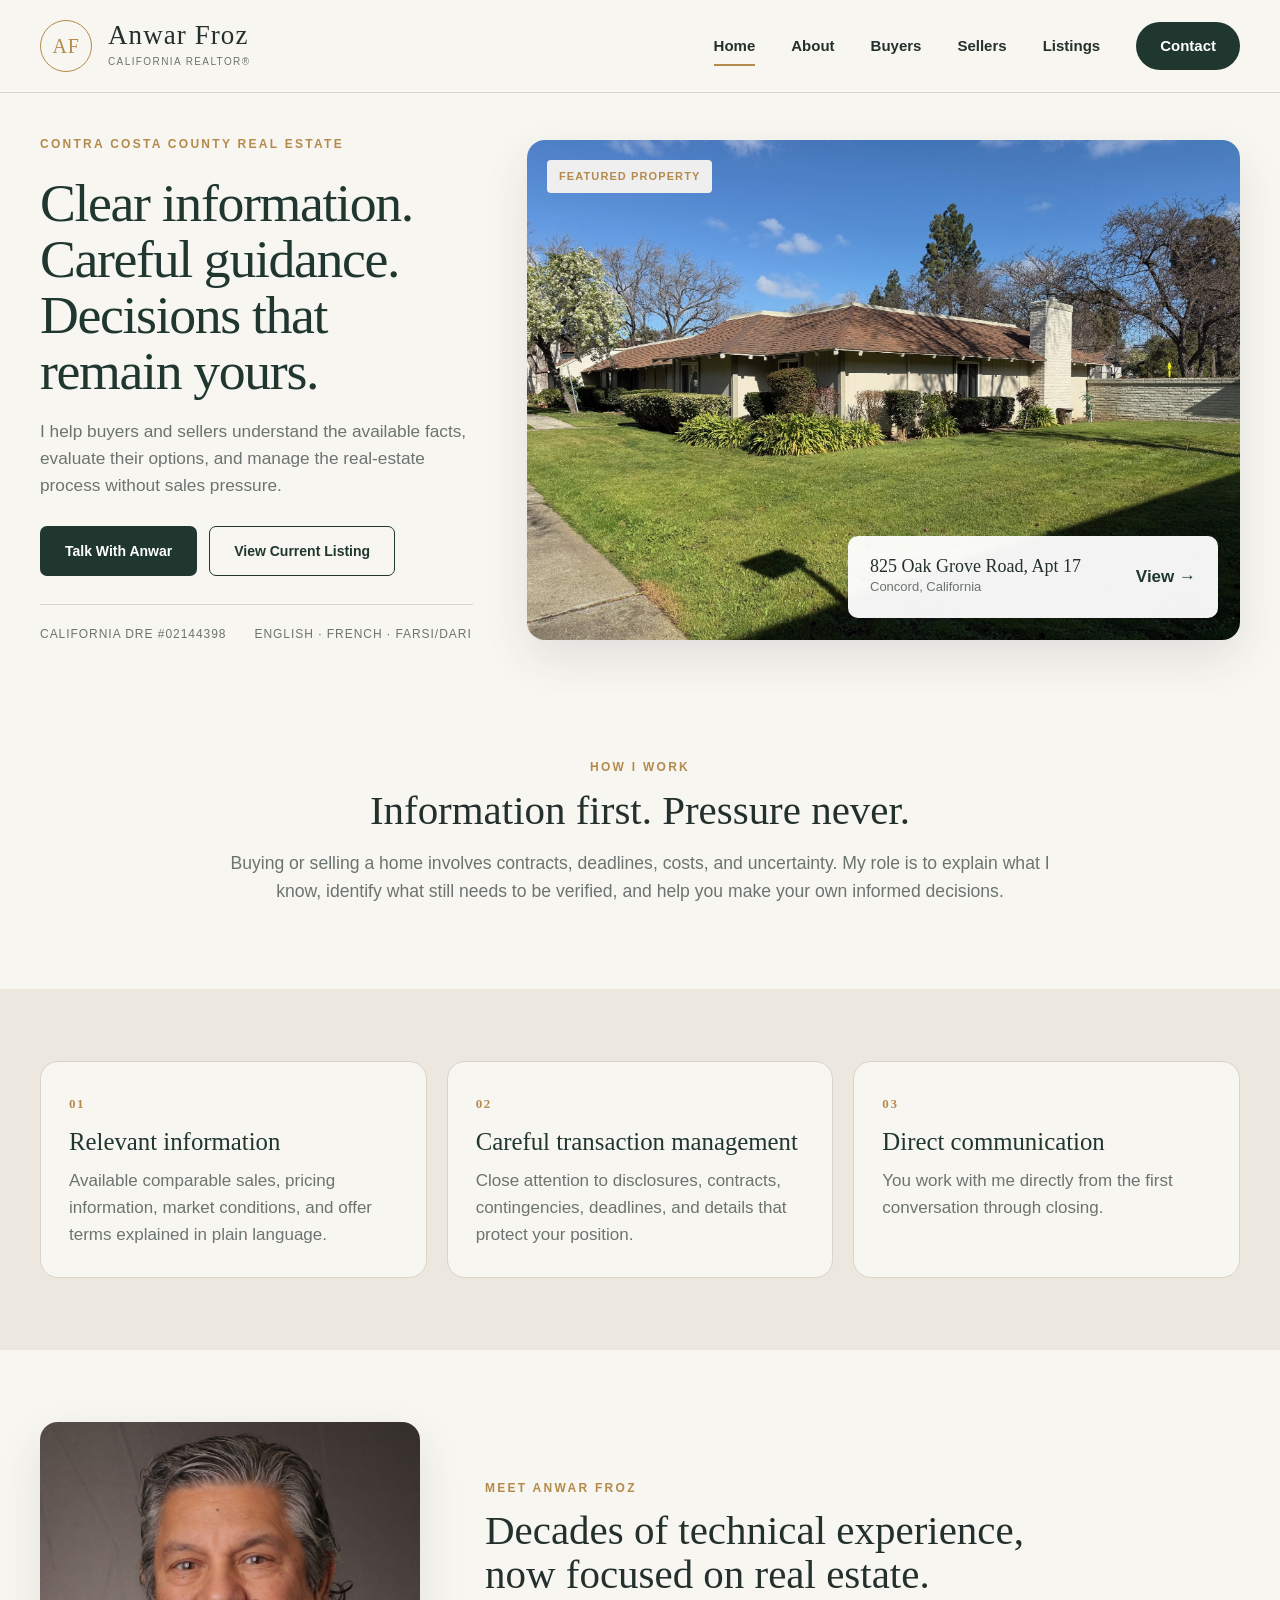
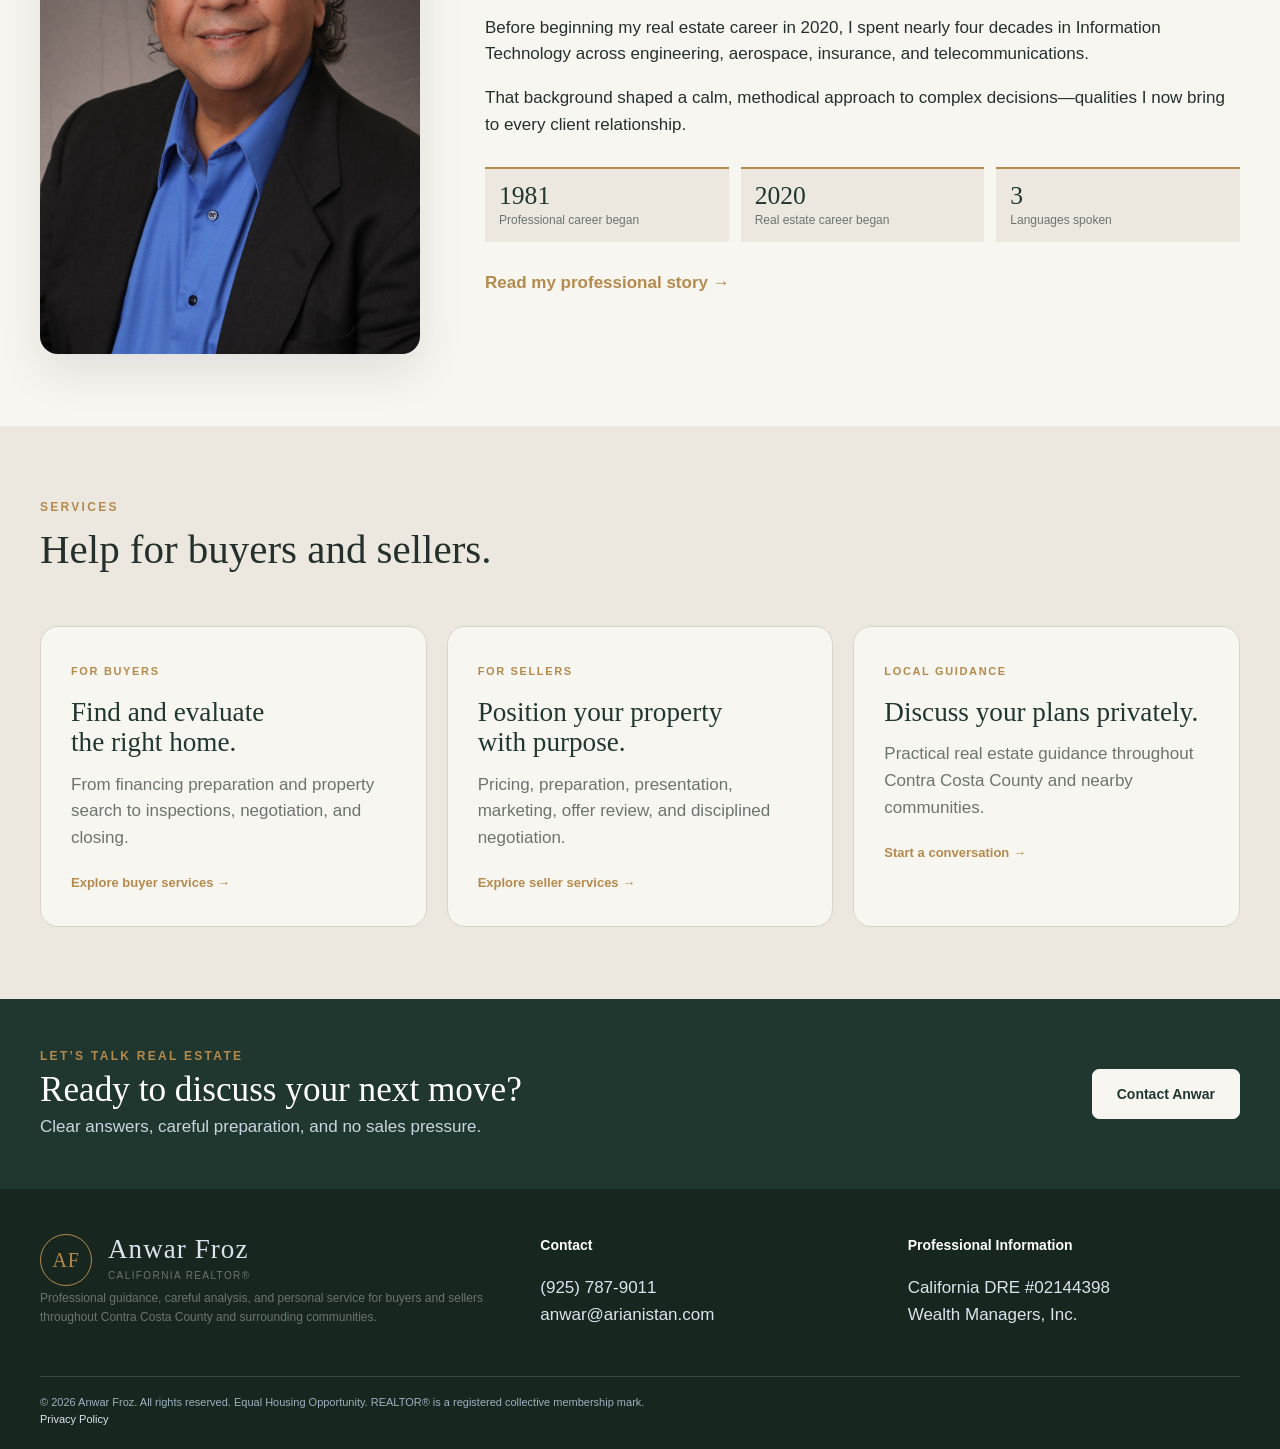
==== commit 8410b097: "arianistan modern design" ====
--- a/index.html
+++ b/index.html
@@ -14,6 +14,7 @@
 <meta name="twitter:card" content="summary_large_image">
 <link rel="preload" href="styles.css" as="style">
 <link rel="stylesheet" href="styles.css">
+<link rel="stylesheet" href="modern.css">
 <script type="application/ld+json">{"@context": "https://schema.org", "@type": "RealEstateAgent", "name": "Anwar Froz", "url": "https://arianistan.com/", "telephone": "+1-925-787-9011", "email": "anwar@arianistan.com", "image": "https://arianistan.com/assets/anwar-headshot.jpg", "areaServed": "Contra Costa County, California", "identifier": "California DRE #02144398", "memberOf": "Wealth Managers, Inc."}</script></head><body><header class="site-header">
   <div class="container nav">
     <a class="brand" href="index.html" aria-label="Anwar Froz Real Estate home">
@@ -36,9 +37,9 @@
   <div class="container hero-grid">
     <div class="hero-copy reveal">
       <div class="eyebrow">Contra Costa County Real Estate</div>
-      <h1>Clear guidance for one of life’s biggest decisions.</h1>
-      <p class="hero-lead">Analytical preparation, direct communication, and personal representation for buyers and sellers.</p>
-      <div class="actions"><a class="btn btn-primary" href="contact.html">Schedule a Conversation</a><a class="btn btn-ghost" href="listings.html">View Featured Listing</a></div>
+      <h1>Clear information. Careful guidance. Decisions that remain yours.</h1>
+      <p class="hero-lead">I help buyers and sellers understand the available facts, evaluate their options, and manage the real-estate process without sales pressure.</p>
+      <div class="actions"><a class="btn btn-primary" href="contact.html">Talk With Anwar</a><a class="btn btn-ghost" href="listings.html">View Current Listing</a></div>
       <div class="trust-line"><span>California DRE #02144398</span><span>English · French · Farsi/Dari</span></div>
     </div>
     <div class="hero-card reveal">
@@ -48,17 +49,17 @@
     </div>
   </div>
 </section>
-<section class="section intro-section"><div class="container narrow-center reveal"><div class="eyebrow">A thoughtful approach</div><h2>Professional judgment without sales pressure.</h2><p>Buying or selling a home deserves more than urgency and slogans. I help clients understand the facts, evaluate choices carefully, and move forward with confidence.</p></div></section>
+<section class="section intro-section"><div class="container narrow-center reveal"><div class="eyebrow">How I work</div><h2>Information first. Pressure never.</h2><p>Buying or selling a home involves contracts, deadlines, costs, and uncertainty. My role is to explain what I know, identify what still needs to be verified, and help you make your own informed decisions.</p></div></section>
 <section class="section section-alt"><div class="container"><div class="grid-3 feature-grid">
-<article class="feature-card reveal"><span class="feature-number">01</span><h3>Data-informed advice</h3><p>Pricing, comparable sales, market conditions, and offer strategy explained in plain language.</p></article>
+<article class="feature-card reveal"><span class="feature-number">01</span><h3>Relevant information</h3><p>Available comparable sales, pricing information, market conditions, and offer terms explained in plain language.</p></article>
 <article class="feature-card reveal"><span class="feature-number">02</span><h3>Careful transaction management</h3><p>Close attention to disclosures, contracts, contingencies, deadlines, and details that protect your position.</p></article>
-<article class="feature-card reveal"><span class="feature-number">03</span><h3>Personal, responsive service</h3><p>Direct communication and honest guidance from the first conversation through closing.</p></article>
+<article class="feature-card reveal"><span class="feature-number">03</span><h3>Direct communication</h3><p>You work with me directly from the first conversation through closing.</p></article>
 </div></div></section>
 <section class="section"><div class="container executive-split">
 <div class="portrait-frame reveal"><img src="assets/anwar-headshot.jpg" alt="Anwar Froz, California REALTOR" width="900" height="1200" loading="lazy"></div>
 <div class="reveal"><div class="eyebrow">Meet Anwar Froz</div><h2>Decades of technical experience, now focused on real estate.</h2><p>Before beginning my real estate career in 2020, I spent nearly four decades in Information Technology across engineering, aerospace, insurance, and telecommunications.</p><p>That background shaped a calm, methodical approach to complex decisions—qualities I now bring to every client relationship.</p><div class="metric-row"><div><strong>1981</strong><span>Professional career began</span></div><div><strong>2020</strong><span>Real estate career began</span></div><div><strong>3</strong><span>Languages spoken</span></div></div><a class="text-link" href="about.html">Read my professional story →</a></div>
 </div></section>
-<section class="section section-alt"><div class="container"><div class="section-heading reveal"><div><div class="eyebrow">How I can help</div><h2>Support for every stage of your move.</h2></div></div><div class="service-grid">
+<section class="section section-alt"><div class="container"><div class="section-heading reveal"><div><div class="eyebrow">Services</div><h2>Help for buyers and sellers.</h2></div></div><div class="service-grid">
 <a class="service-card reveal" href="buyers.html"><span>For Buyers</span><h3>Find and evaluate the right home.</h3><p>From financing preparation and property search to inspections, negotiation, and closing.</p><strong>Explore buyer services →</strong></a>
 <a class="service-card reveal" href="sellers.html"><span>For Sellers</span><h3>Position your property with purpose.</h3><p>Pricing, preparation, presentation, marketing, offer review, and disciplined negotiation.</p><strong>Explore seller services →</strong></a>
 <a class="service-card reveal" href="contact.html"><span>Local Guidance</span><h3>Discuss your plans privately.</h3><p>Practical real estate guidance throughout Contra Costa County and nearby communities.</p><strong>Start a conversation →</strong></a>
--- a/modern.css
+++ b/modern.css
@@ -0,0 +1,108 @@
+:root{
+  --ink:#24302c;
+  --green:#20372f;
+  --green-soft:#345247;
+  --cream:#f8f6f1;
+  --stone:#ece8df;
+  --gold:#b48a4d;
+  --muted:#6c746f;
+  --line:#d9d4ca;
+  --shadow:0 18px 45px rgba(32,48,42,.11);
+  --radius:18px;
+  --max:1280px;
+}
+body{background:var(--cream);color:var(--ink);font-size:17px;line-height:1.58}
+.container{width:min(var(--max),calc(100% - 80px))}
+h1,h2,h3{font-weight:500}
+h2{font-size:clamp(2.25rem,3.2vw,3.35rem)}
+.eyebrow,.dark-eyebrow{color:var(--gold);font-size:12px}
+.site-header{background:rgba(248,246,241,.96);border-color:var(--line)}
+.nav{min-height:92px}
+.brand{gap:16px}
+.brand-mark{width:52px;height:52px;background:transparent;color:var(--gold);border:1px solid var(--gold);font-size:20px;font-weight:500}
+.brand strong{font-size:27px;font-weight:500;letter-spacing:.04em}
+.brand small{font-size:10px}
+.nav-links{gap:36px}
+.nav-links a{font-size:15px;font-weight:600}
+.nav-links a:not(.nav-cta):after{background:var(--gold)}
+.nav-cta{padding:12px 24px;background:var(--green);border:0;color:#fff}
+.nav-cta:hover{background:var(--green-soft);color:#fff}
+.hero{background:var(--cream);color:var(--ink)}
+.home-hero{padding:42px 0 48px}
+.hero-grid{grid-template-columns:.82fr 1.35fr;gap:54px}
+.hero-copy{max-width:560px}
+.hero h1{margin:22px 0 18px;color:var(--green);font-size:clamp(3.1rem,4.2vw,4.15rem);line-height:1.04}
+.hero-lead{max-width:520px;color:var(--muted);font-size:1.08rem}
+.btn{min-height:50px;padding:0 24px;border-radius:7px}
+.btn-primary,.btn-dark{background:var(--green);color:#fff}
+.btn-primary:hover,.btn-dark:hover{background:var(--green-soft)}
+.btn-ghost{border-color:var(--green);color:var(--green)}
+.btn-ghost:hover{background:#fff}
+.trust-line{border-color:var(--line);color:var(--muted)}
+.hero-card{position:relative;padding:0;overflow:hidden;border-radius:var(--radius);transform:none;box-shadow:var(--shadow)}
+.hero-card-label{top:20px;left:20px;margin:0;padding:8px 12px;background:rgba(248,246,241,.94);color:var(--gold);border-radius:4px}
+.hero-card img{height:500px;aspect-ratio:auto;border-radius:0;object-fit:cover}
+.hero-card-body{position:absolute;right:22px;bottom:22px;width:min(370px,calc(100% - 44px));padding:20px 22px;background:rgba(255,255,255,.95);border-radius:10px;box-shadow:0 12px 34px rgba(28,39,35,.14)}
+.hero-card-body strong{font:500 18px Georgia,serif}
+.hero-card-body a{color:var(--green)}
+.section{padding:72px 0}
+.intro-section{padding:66px 0}
+.section-alt{background:var(--stone)}
+.narrow-center p,.section-heading p,.feature-card p,.service-card p,.process-card p,.timeline-item p,.contact-intro{color:var(--muted)}
+.feature-card,.process-card,.service-card{background:var(--cream);border-color:var(--line);box-shadow:none}
+.feature-card,.process-card{padding:28px}
+.feature-card h3,.process-card h3,.service-card h3{color:var(--green)}
+.feature-number,.service-card>span,.service-card strong,.text-link{color:var(--gold)}
+.service-card{padding:30px}
+.service-card:hover{background:#fff;border-color:var(--line);box-shadow:var(--shadow);transform:translateY(-3px)}
+.executive-split{grid-template-columns:380px 1fr}
+.portrait-frame,.executive-portrait{background:var(--stone);border-radius:var(--radius);box-shadow:var(--shadow)}
+.metric-row>div{background:var(--stone);border-left:0;border-top:2px solid var(--gold)}
+.metric-row strong{color:var(--green);font-weight:500}
+.page-hero,.listing-banner{padding:56px 0;background:var(--green);color:#fff}
+.compact-hero{padding:52px 0}
+.page-hero h1,.listing-banner h1{max-width:1050px;margin:.2em 0;font-size:clamp(3rem,4.2vw,4rem);line-height:1.04}
+.page-hero p,.listing-banner p{color:#dce6e1}
+.about-lead{grid-template-columns:1fr 410px;gap:65px}
+.signature-block{border-color:var(--line)}
+.signature-block span{color:var(--green)}
+.journey-layout,.promise-grid,.editorial-split,.contact-layout,.listing-overview{gap:65px}
+.timeline:before{background:var(--line)}
+.timeline-item>span{background:var(--cream);border-color:var(--line);color:var(--gold)}
+.timeline-item h3{color:var(--green)}
+.expect-list li,.check-list li{border-color:var(--line)}
+.consult-card,.form-card{background:#fff;border:1px solid var(--line);border-radius:var(--radius);box-shadow:var(--shadow)}
+.listing-banner{padding-bottom:96px}
+.listing-top{margin-top:-54px}
+.listing-layout{grid-template-columns:1.4fr .6fr;gap:20px}
+.listing-photo{border-radius:var(--radius)}
+.listing-photo img{height:470px;min-height:0}
+.listing-panel{padding:34px;background:#fff;color:var(--ink);border:1px solid var(--line);border-radius:var(--radius)}
+.listing-price{color:var(--gold)}
+.listing-panel h2{color:var(--green);font-size:1.8rem}
+.listing-facts div{border-color:var(--line)}
+.listing-facts span,.mls-id,.phone-link{color:var(--muted)}
+.gallery-item{background:var(--stone)}
+.contact-layout{grid-template-columns:.75fr 1.25fr}
+input,textarea,select{border-color:#cbc6bc;border-radius:7px}
+input:focus,textarea:focus,select:focus{border-color:var(--gold);outline-color:rgba(180,138,77,.24)}
+.cta-band{padding:48px 0;background:var(--green)}
+.cta-band .btn-primary{background:var(--cream);border-color:var(--cream);color:var(--green)}
+.site-footer{background:#172720}
+.footer-brand .brand-mark{background:transparent;color:var(--gold);border-color:var(--gold)}
+@media(max-width:900px){
+  .container{width:min(var(--max),calc(100% - 32px))}
+  .nav{min-height:76px}
+  .brand-mark{width:42px;height:42px}
+  .brand strong{font-size:21px}
+  .nav-links{top:76px;background:var(--cream)}
+  .hero-grid,.executive-split,.about-lead,.journey-layout,.promise-grid,.editorial-split,.listing-layout,.listing-overview,.contact-layout{grid-template-columns:1fr}
+  .home-hero{padding:36px 0 44px}
+  .hero h1{font-size:clamp(2.65rem,8vw,3.6rem)}
+  .hero-card img{height:auto;aspect-ratio:4/3}
+  .section{padding:58px 0}
+  .listing-photo img{height:auto;min-height:340px}
+}
+@media(max-width:580px){
+  .hero-card-body{position:static;width:auto;border-radius:0;box-shadow:none}
+}
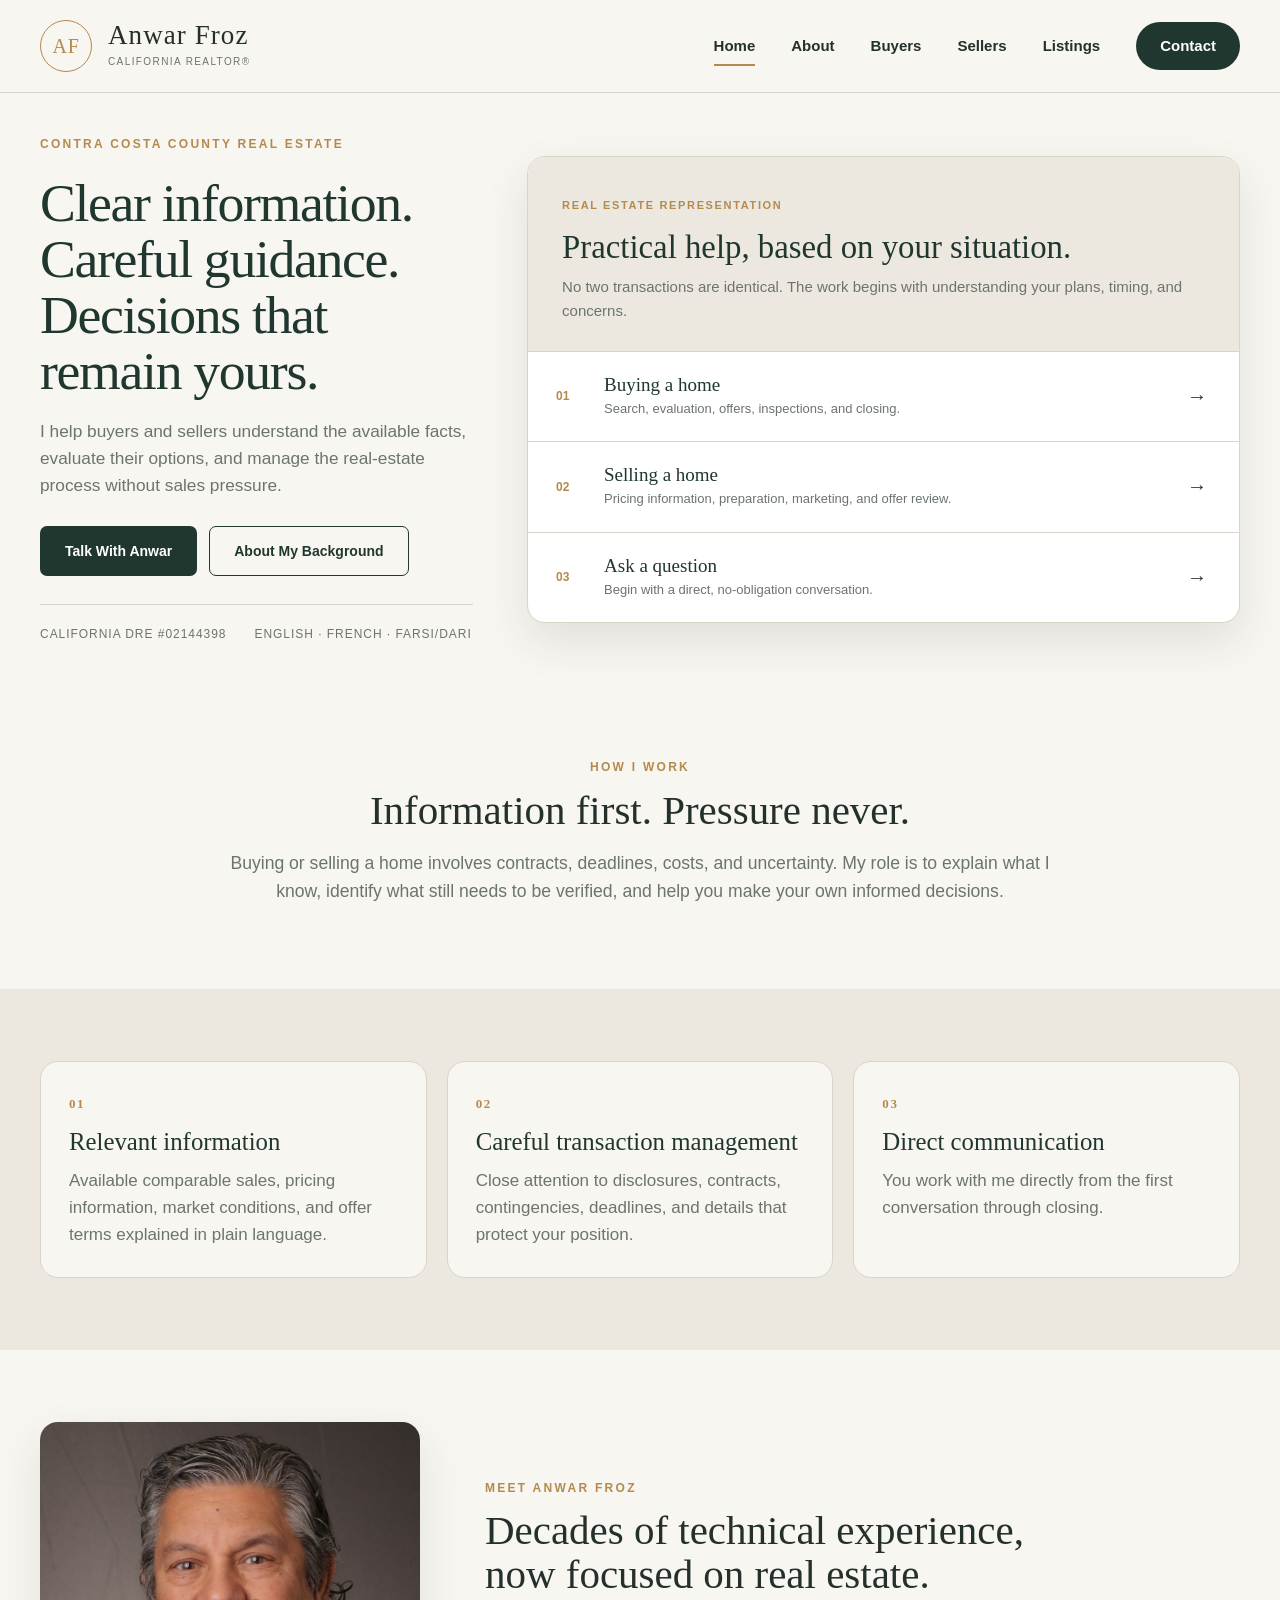
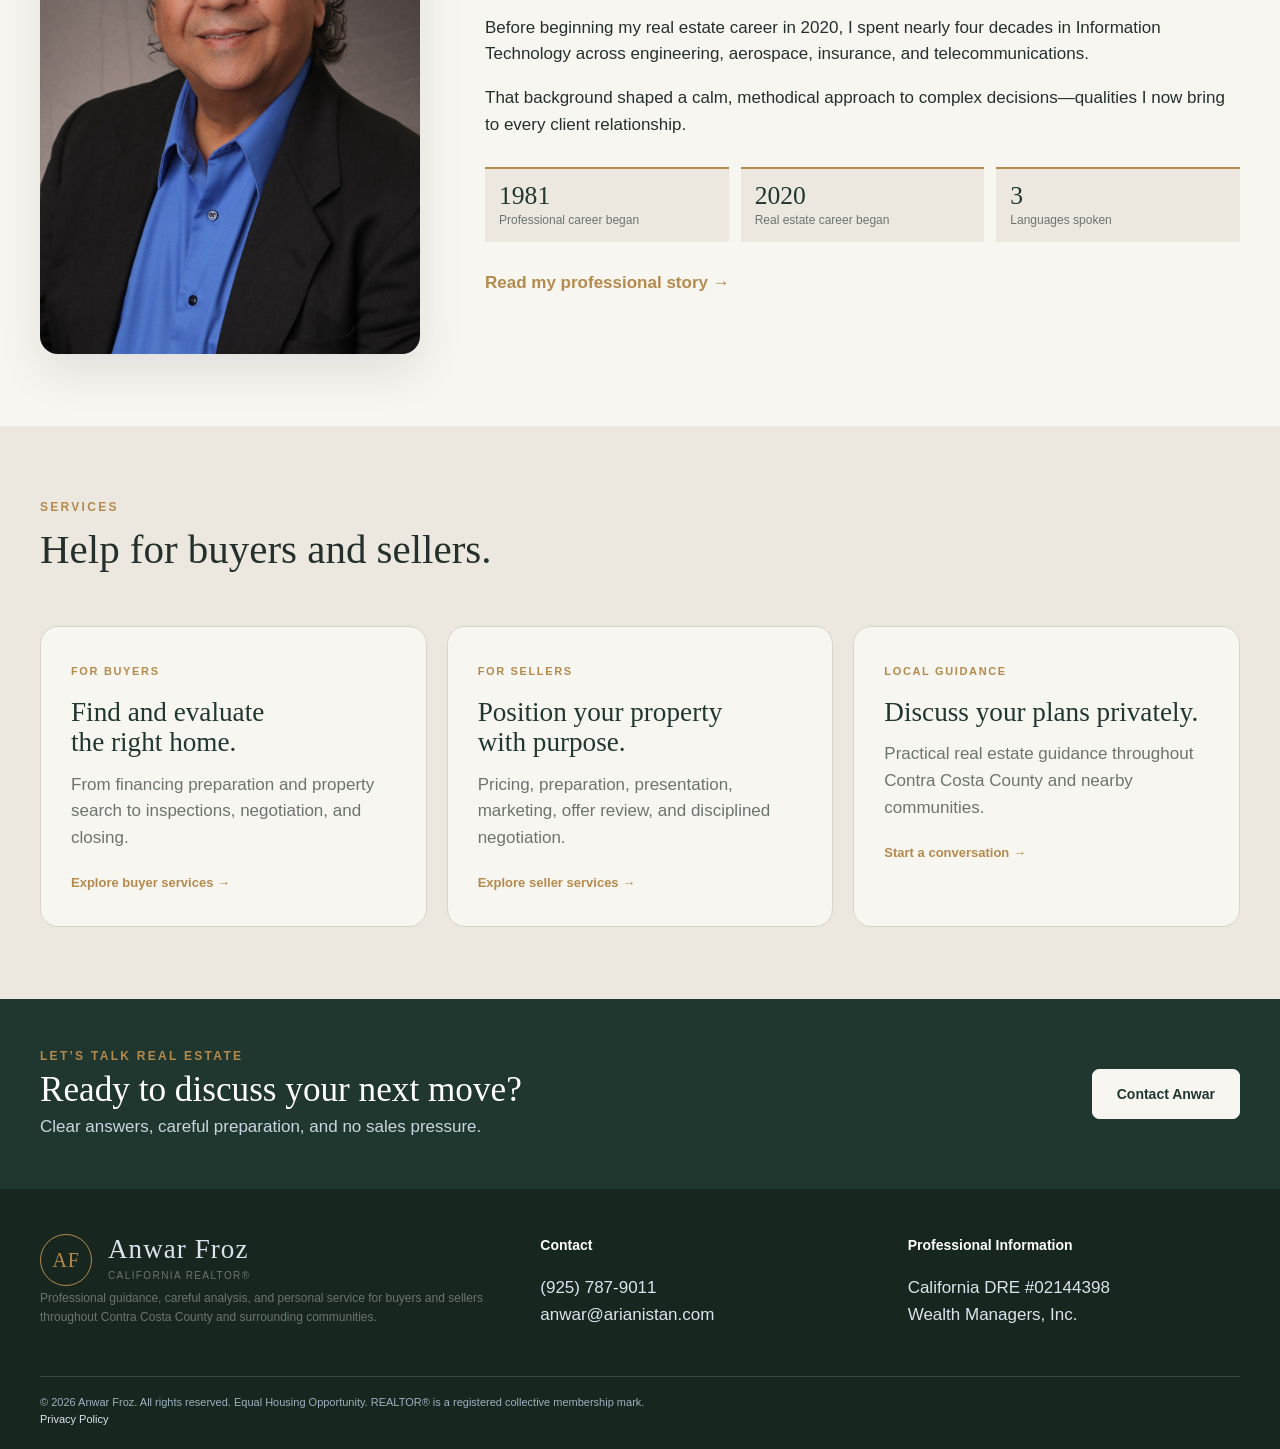
==== commit 51f84753: "Remove listing from home page" ====
--- a/index.html
+++ b/index.html
@@ -10,7 +10,7 @@
 <meta property="og:title" content="Anwar Froz | Contra Costa County REALTOR®">
 <meta property="og:description" content="Clear, data-informed real estate guidance for buyers and sellers throughout Contra Costa County.">
 <meta property="og:url" content="https://arianistan.com/">
-<meta property="og:image" content="https://arianistan.com/assets/825-oak-grove-exterior.jpg">
+<meta property="og:image" content="https://arianistan.com/assets/anwar-headshot.jpg">
 <meta name="twitter:card" content="summary_large_image">
 <link rel="preload" href="styles.css" as="style">
 <link rel="stylesheet" href="styles.css">
@@ -39,13 +39,14 @@
       <div class="eyebrow">Contra Costa County Real Estate</div>
       <h1>Clear information. Careful guidance. Decisions that remain yours.</h1>
       <p class="hero-lead">I help buyers and sellers understand the available facts, evaluate their options, and manage the real-estate process without sales pressure.</p>
-      <div class="actions"><a class="btn btn-primary" href="contact.html">Talk With Anwar</a><a class="btn btn-ghost" href="listings.html">View Current Listing</a></div>
+      <div class="actions"><a class="btn btn-primary" href="contact.html">Talk With Anwar</a><a class="btn btn-ghost" href="about.html">About My Background</a></div>
       <div class="trust-line"><span>California DRE #02144398</span><span>English · French · Farsi/Dari</span></div>
     </div>
-    <div class="hero-card reveal">
-      <div class="hero-card-label">Featured property</div>
-      <img src="assets/825-oak-grove-exterior.jpg" alt="Exterior of 825 Oak Grove Road, Apt 17 in Concord" width="1200" height="800" fetchpriority="high">
-      <div class="hero-card-body"><div><strong>825 Oak Grove Road, Apt 17</strong><span>Concord, California</span></div><a href="listings.html" aria-label="View 825 Oak Grove Road listing">View →</a></div>
+    <div class="home-service-panel reveal" aria-label="Real estate services">
+      <div class="panel-heading"><span>Real estate representation</span><h2>Practical help, based on your situation.</h2><p>No two transactions are identical. The work begins with understanding your plans, timing, and concerns.</p></div>
+      <a href="buyers.html"><span>01</span><div><strong>Buying a home</strong><small>Search, evaluation, offers, inspections, and closing.</small></div><b>→</b></a>
+      <a href="sellers.html"><span>02</span><div><strong>Selling a home</strong><small>Pricing information, preparation, marketing, and offer review.</small></div><b>→</b></a>
+      <a href="contact.html"><span>03</span><div><strong>Ask a question</strong><small>Begin with a direct, no-obligation conversation.</small></div><b>→</b></a>
     </div>
   </div>
 </section>
@@ -83,4 +84,4 @@
     <div class="footer-bottom">© 2026 Anwar Froz. All rights reserved. Equal Housing Opportunity. REALTOR® is a registered collective membership mark.<br><a href="privacy.html">Privacy Policy</a></div>
   </div>
 </footer>
-<script src="script.js" defer></script></body></html>+<script src="script.js" defer></script></body></html>
--- a/modern.css
+++ b/modern.css
@@ -45,6 +45,19 @@
 .hero-card-body{position:absolute;right:22px;bottom:22px;width:min(370px,calc(100% - 44px));padding:20px 22px;background:rgba(255,255,255,.95);border-radius:10px;box-shadow:0 12px 34px rgba(28,39,35,.14)}
 .hero-card-body strong{font:500 18px Georgia,serif}
 .hero-card-body a{color:var(--green)}
+.home-service-panel{overflow:hidden;background:#fff;border:1px solid var(--line);border-radius:var(--radius);box-shadow:var(--shadow)}
+.panel-heading{padding:34px 34px 28px;background:var(--stone)}
+.panel-heading>span{color:var(--gold);font-size:11px;font-weight:800;letter-spacing:.15em;text-transform:uppercase}
+.panel-heading h2{margin:12px 0 10px;color:var(--green);font-size:2.05rem}
+.panel-heading p{margin:0;color:var(--muted);font-size:15px}
+.home-service-panel>a{display:grid;grid-template-columns:34px 1fr 24px;gap:14px;align-items:center;padding:22px 28px;border-top:1px solid var(--line);text-decoration:none;transition:.2s ease}
+.home-service-panel>a:hover{background:var(--cream)}
+.home-service-panel>a>span{color:var(--gold);font-size:12px;font-weight:800}
+.home-service-panel strong,.home-service-panel small{display:block}
+.home-service-panel strong{color:var(--green);font:500 19px Georgia,serif}
+.home-service-panel small{margin-top:3px;color:var(--muted);font-size:13px}
+.home-service-panel b{color:var(--green);font-size:20px;transition:transform .2s}
+.home-service-panel>a:hover b{transform:translateX(3px)}
 .section{padding:72px 0}
 .intro-section{padding:66px 0}
 .section-alt{background:var(--stone)}
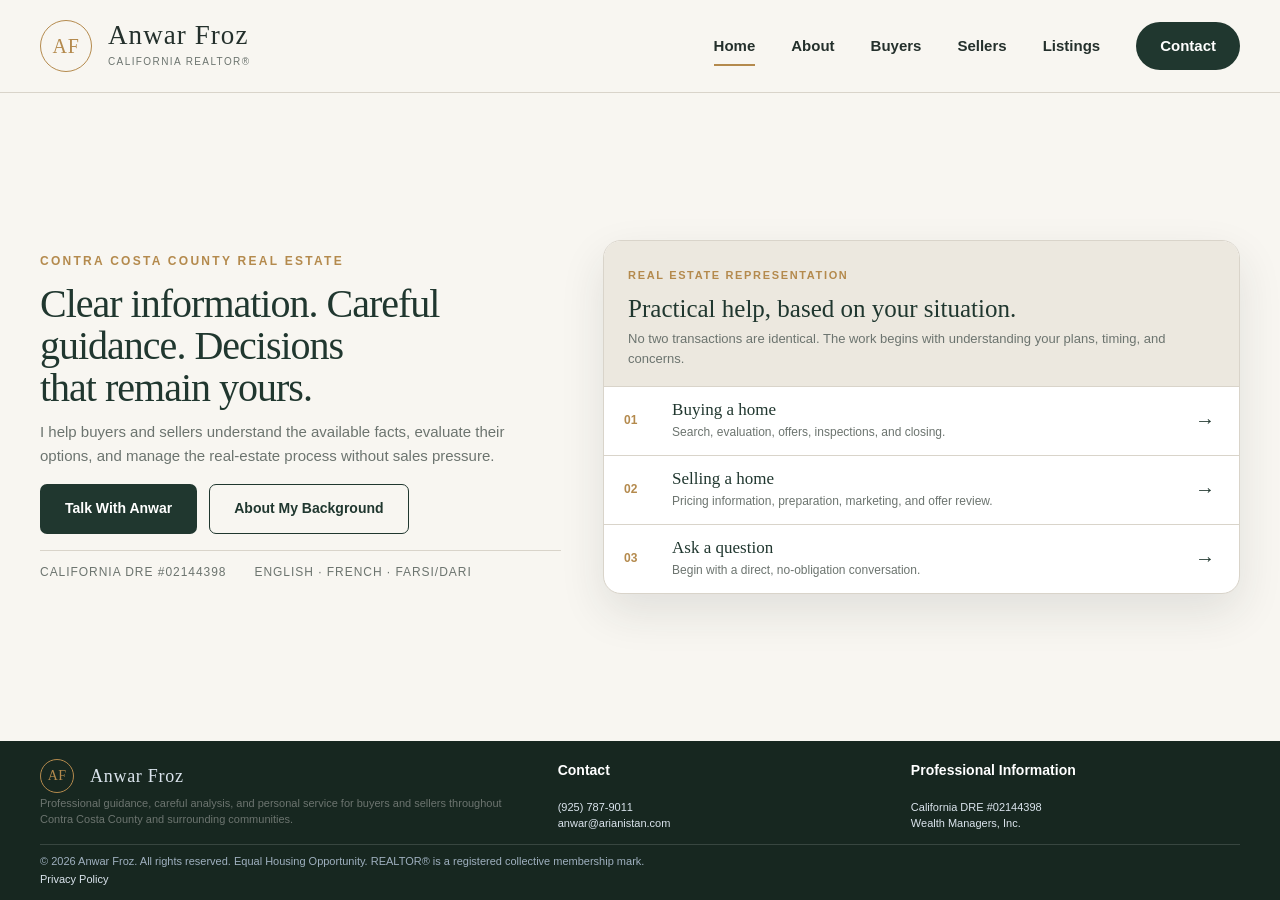
==== commit 5e2a35f2: "single screen home" ====
--- a/index.html
+++ b/index.html
@@ -15,7 +15,7 @@
 <link rel="preload" href="styles.css" as="style">
 <link rel="stylesheet" href="styles.css">
 <link rel="stylesheet" href="modern.css">
-<script type="application/ld+json">{"@context": "https://schema.org", "@type": "RealEstateAgent", "name": "Anwar Froz", "url": "https://arianistan.com/", "telephone": "+1-925-787-9011", "email": "anwar@arianistan.com", "image": "https://arianistan.com/assets/anwar-headshot.jpg", "areaServed": "Contra Costa County, California", "identifier": "California DRE #02144398", "memberOf": "Wealth Managers, Inc."}</script></head><body><header class="site-header">
+<script type="application/ld+json">{"@context": "https://schema.org", "@type": "RealEstateAgent", "name": "Anwar Froz", "url": "https://arianistan.com/", "telephone": "+1-925-787-9011", "email": "anwar@arianistan.com", "image": "https://arianistan.com/assets/anwar-headshot.jpg", "areaServed": "Contra Costa County, California", "identifier": "California DRE #02144398", "memberOf": "Wealth Managers, Inc."}</script></head><body class="home-page"><header class="site-header">
   <div class="container nav">
     <a class="brand" href="index.html" aria-label="Anwar Froz Real Estate home">
       <span class="brand-mark" aria-hidden="true">AF</span>
@@ -50,27 +50,7 @@
     </div>
   </div>
 </section>
-<section class="section intro-section"><div class="container narrow-center reveal"><div class="eyebrow">How I work</div><h2>Information first. Pressure never.</h2><p>Buying or selling a home involves contracts, deadlines, costs, and uncertainty. My role is to explain what I know, identify what still needs to be verified, and help you make your own informed decisions.</p></div></section>
-<section class="section section-alt"><div class="container"><div class="grid-3 feature-grid">
-<article class="feature-card reveal"><span class="feature-number">01</span><h3>Relevant information</h3><p>Available comparable sales, pricing information, market conditions, and offer terms explained in plain language.</p></article>
-<article class="feature-card reveal"><span class="feature-number">02</span><h3>Careful transaction management</h3><p>Close attention to disclosures, contracts, contingencies, deadlines, and details that protect your position.</p></article>
-<article class="feature-card reveal"><span class="feature-number">03</span><h3>Direct communication</h3><p>You work with me directly from the first conversation through closing.</p></article>
-</div></div></section>
-<section class="section"><div class="container executive-split">
-<div class="portrait-frame reveal"><img src="assets/anwar-headshot.jpg" alt="Anwar Froz, California REALTOR" width="900" height="1200" loading="lazy"></div>
-<div class="reveal"><div class="eyebrow">Meet Anwar Froz</div><h2>Decades of technical experience, now focused on real estate.</h2><p>Before beginning my real estate career in 2020, I spent nearly four decades in Information Technology across engineering, aerospace, insurance, and telecommunications.</p><p>That background shaped a calm, methodical approach to complex decisions—qualities I now bring to every client relationship.</p><div class="metric-row"><div><strong>1981</strong><span>Professional career began</span></div><div><strong>2020</strong><span>Real estate career began</span></div><div><strong>3</strong><span>Languages spoken</span></div></div><a class="text-link" href="about.html">Read my professional story →</a></div>
-</div></section>
-<section class="section section-alt"><div class="container"><div class="section-heading reveal"><div><div class="eyebrow">Services</div><h2>Help for buyers and sellers.</h2></div></div><div class="service-grid">
-<a class="service-card reveal" href="buyers.html"><span>For Buyers</span><h3>Find and evaluate the right home.</h3><p>From financing preparation and property search to inspections, negotiation, and closing.</p><strong>Explore buyer services →</strong></a>
-<a class="service-card reveal" href="sellers.html"><span>For Sellers</span><h3>Position your property with purpose.</h3><p>Pricing, preparation, presentation, marketing, offer review, and disciplined negotiation.</p><strong>Explore seller services →</strong></a>
-<a class="service-card reveal" href="contact.html"><span>Local Guidance</span><h3>Discuss your plans privately.</h3><p>Practical real estate guidance throughout Contra Costa County and nearby communities.</p><strong>Start a conversation →</strong></a>
-</div></div></section>
-</main><section class="cta-band">
-  <div class="container cta-inner">
-    <div><div class="eyebrow">Let’s talk real estate</div><h2>Ready to discuss your next move?</h2><p>Clear answers, careful preparation, and no sales pressure.</p></div>
-    <a class="btn btn-primary" href="contact.html">Contact Anwar</a>
-  </div>
-</section>
+</main>
 <footer class="site-footer">
   <div class="container">
     <div class="footer-grid">
--- a/modern.css
+++ b/modern.css
@@ -119,3 +119,48 @@
 @media(max-width:580px){
   .hero-card-body{position:static;width:auto;border-radius:0;box-shadow:none}
 }
+
+/* Single-screen Home page */
+@media(min-width:901px){
+  body.home-page{
+    min-height:100vh;
+    display:grid;
+    grid-template-rows:auto 1fr auto;
+    overflow-x:hidden;
+  }
+  .home-page main{
+    min-height:0;
+    display:flex;
+  }
+  .home-page .home-hero{
+    width:100%;
+    min-height:0;
+    padding:24px 0;
+    display:flex;
+    align-items:center;
+  }
+  .home-page .hero-grid{
+    grid-template-columns:.9fr 1.1fr;
+    gap:42px;
+  }
+  .home-page .hero h1{
+    font-size:clamp(40px,3.1vw,52px);
+    margin:12px 0;
+  }
+  .home-page .hero-lead{font-size:15px}
+  .home-page .actions{margin-top:16px}
+  .home-page .trust-line{margin-top:16px;padding-top:12px}
+  .home-page .panel-heading{padding:20px 24px 16px}
+  .home-page .panel-heading h2{font-size:25px;margin:7px 0}
+  .home-page .panel-heading p{font-size:13px}
+  .home-page .home-service-panel>a{padding:13px 20px}
+  .home-page .home-service-panel strong{font-size:17px}
+  .home-page .home-service-panel small{font-size:12px}
+  .home-page .site-footer{padding:18px 0 12px}
+  .home-page .footer-grid{grid-template-columns:1.2fr .8fr .8fr;gap:24px}
+  .home-page .footer-grid p{margin:.25em 0;font-size:11px;line-height:1.45}
+  .home-page .footer-brand .brand-mark{width:34px;height:34px;font-size:14px}
+  .home-page .footer-brand strong{font-size:18px}
+  .home-page .footer-brand small{display:none}
+  .home-page .footer-bottom{margin-top:10px;padding-top:8px}
+}
